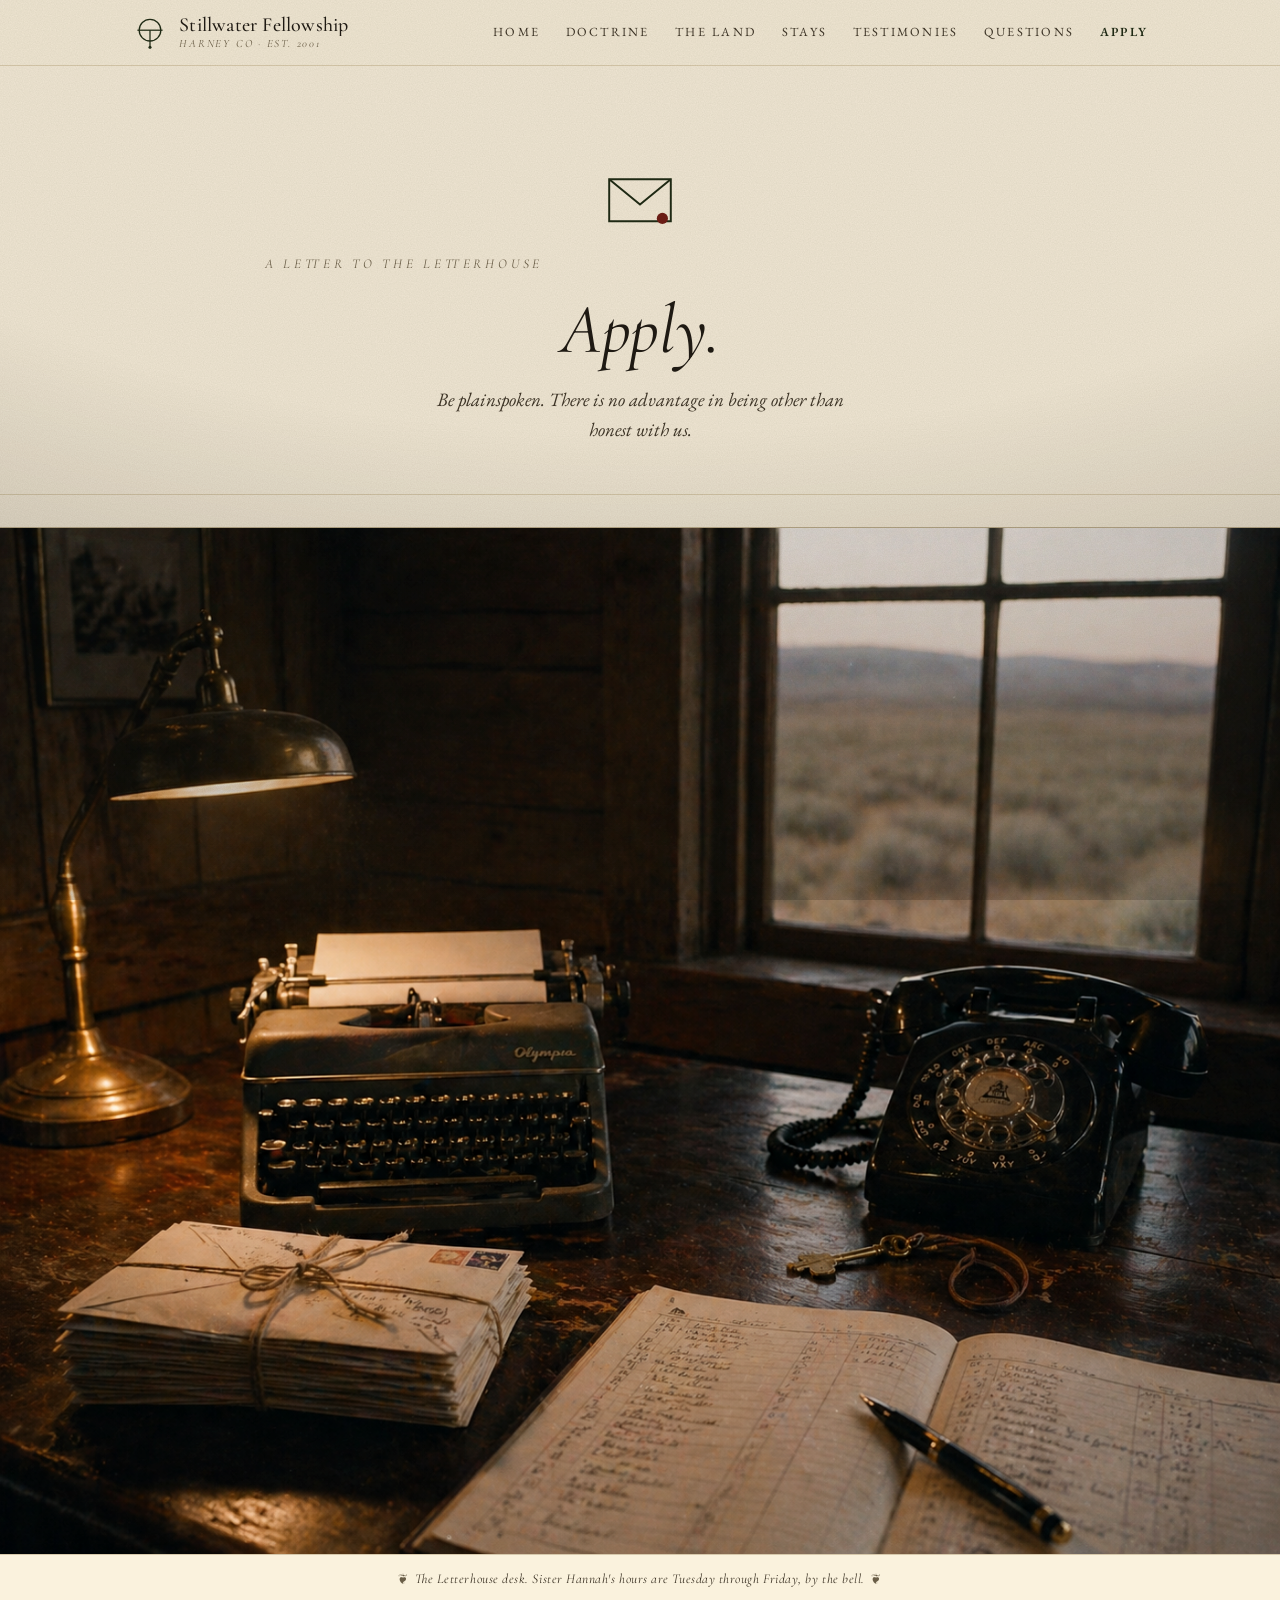
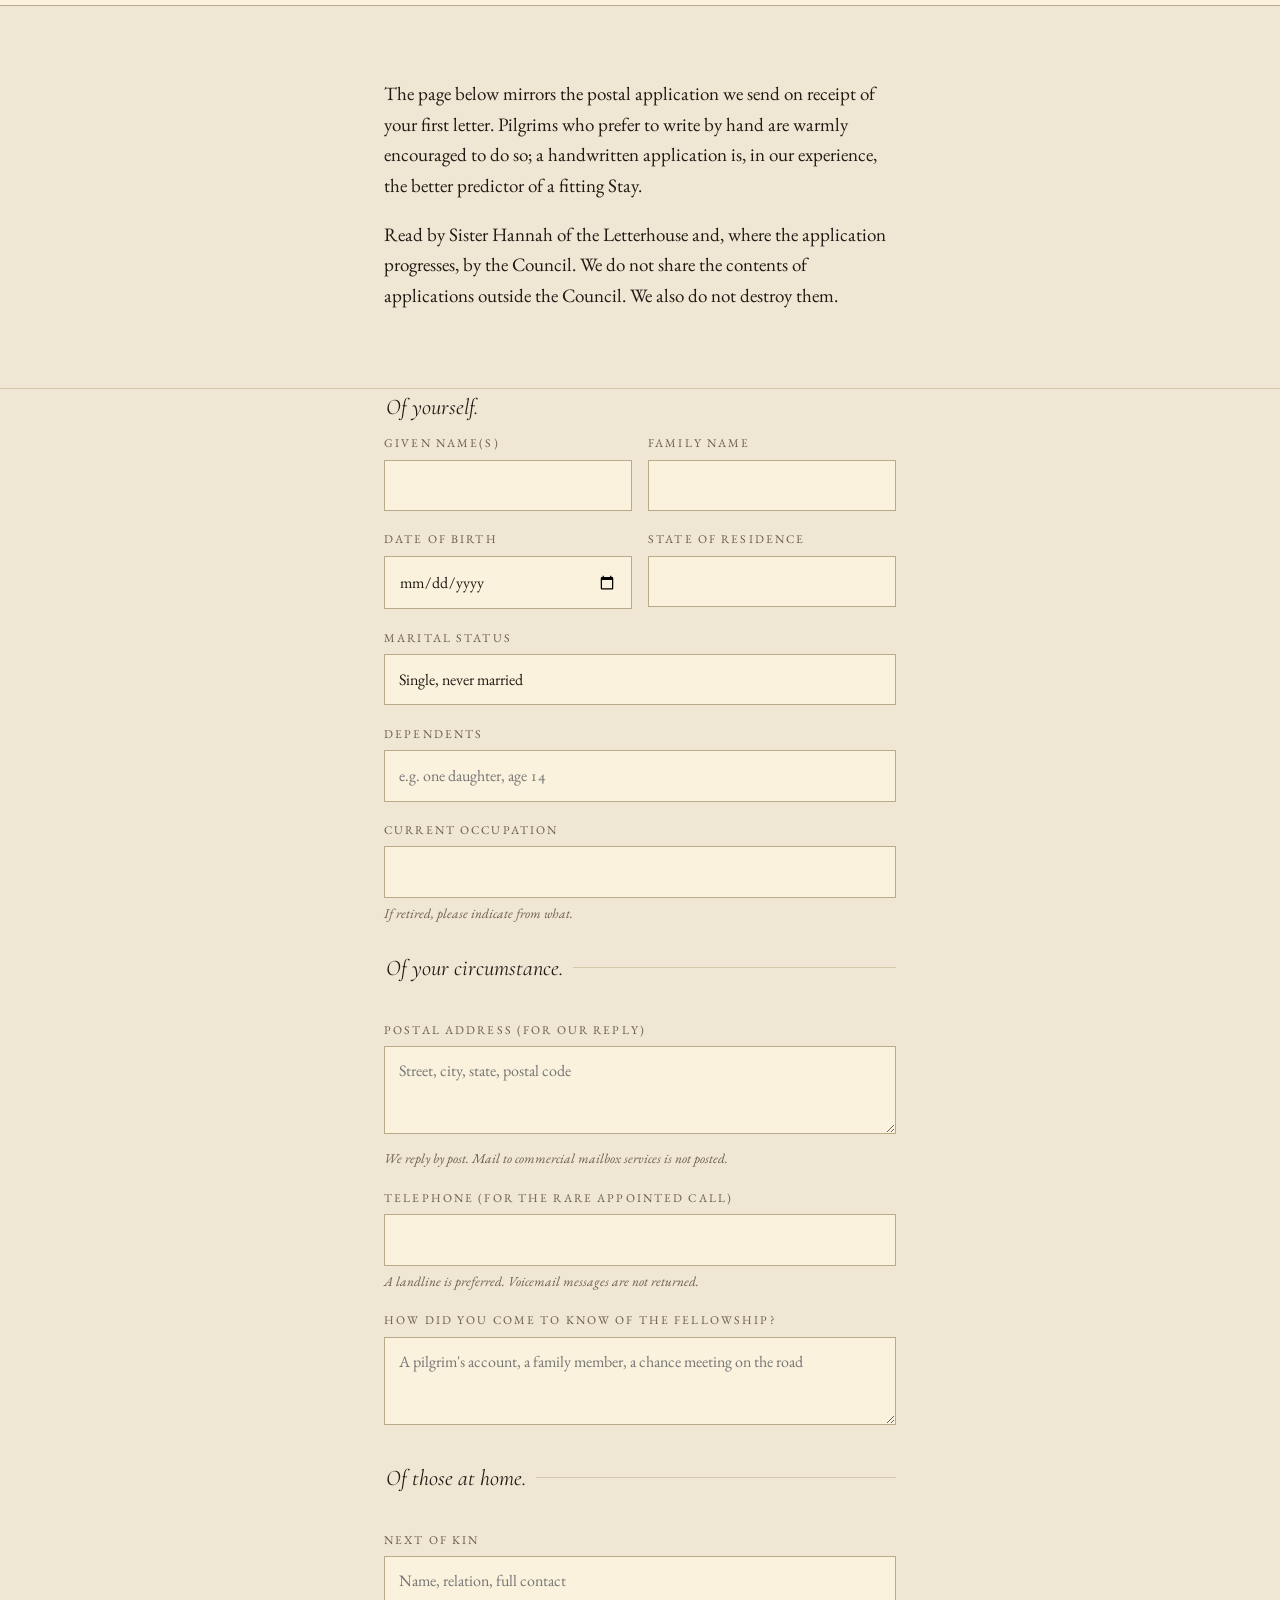
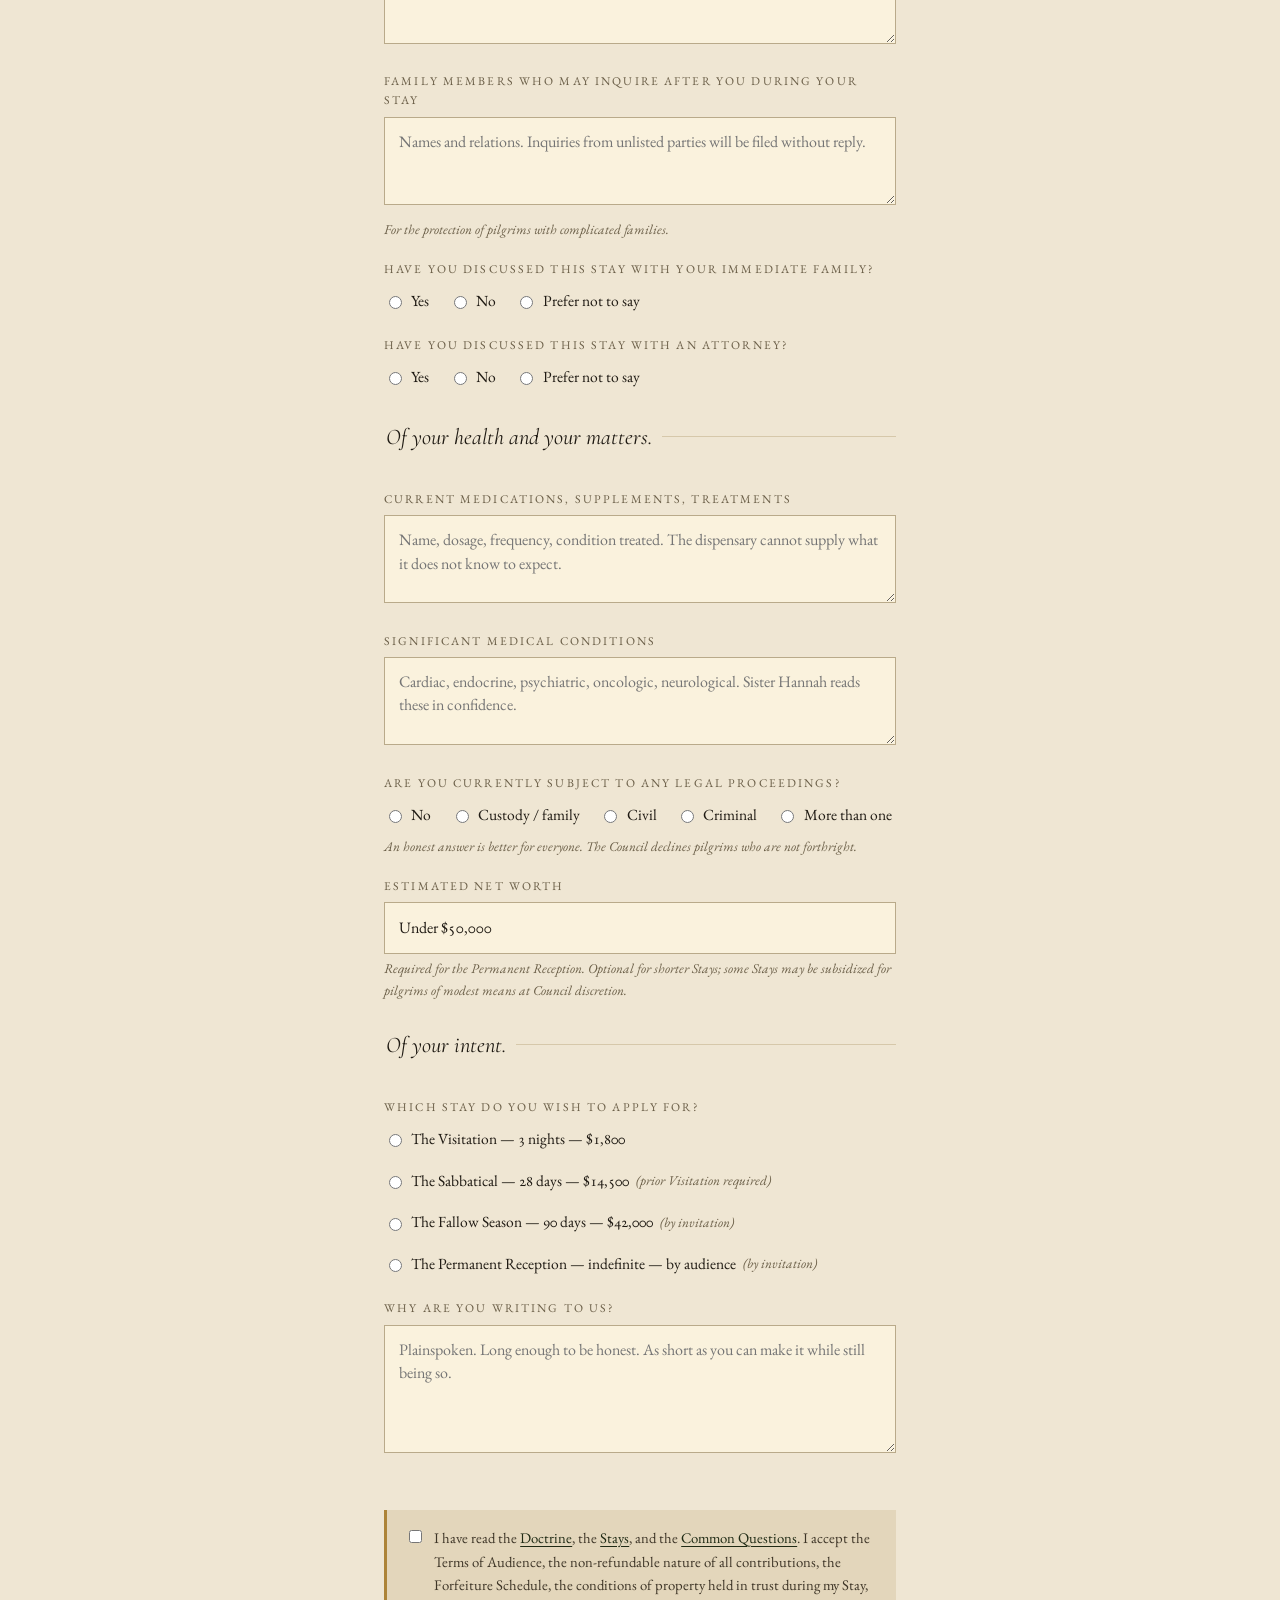
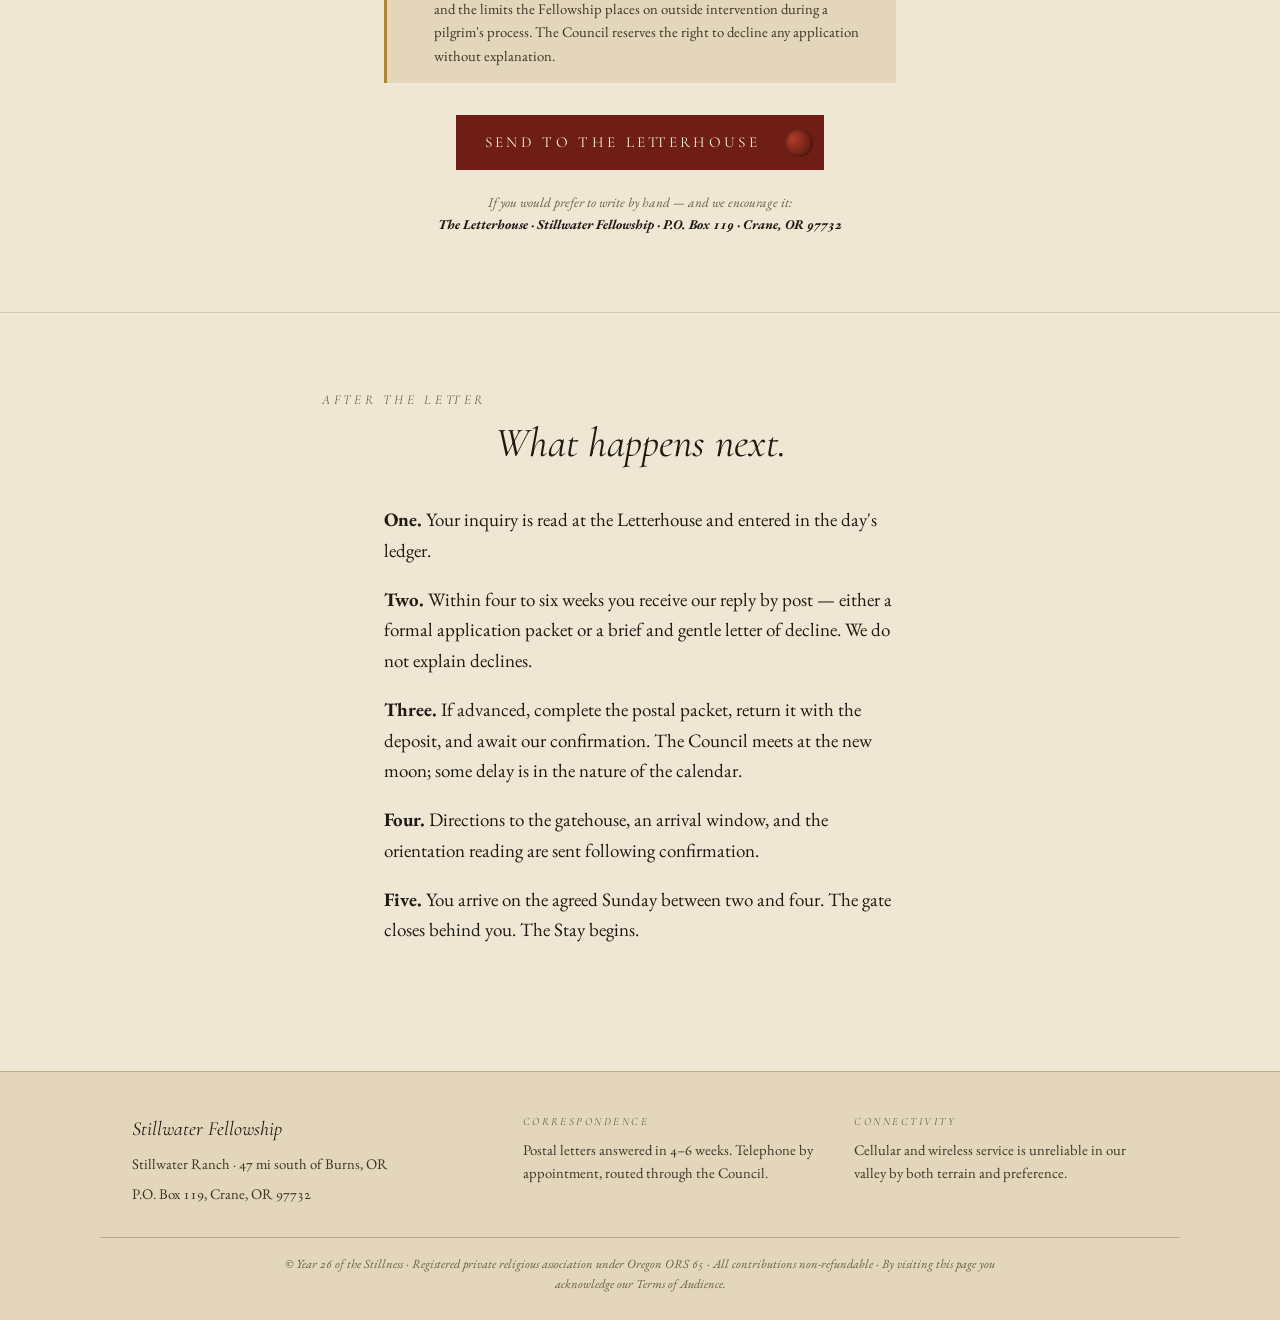
==== apply.html @ 7f5e8942 "Initial commit — The Stillwater Fellowship static site. Co-Authored-By: Claude Opus 4.7 (1M context)" ====
<!DOCTYPE html>
<html lang="en">
<head>
<meta charset="utf-8">
<meta name="viewport" content="width=device-width, initial-scale=1, viewport-fit=cover">
<meta name="theme-color" content="#efe6d3">
<title>Apply — The Stillwater Fellowship</title>
<meta name="description" content="The Letterhouse application. Begin your correspondence with the Fellowship.">
<link rel="stylesheet" href="styles.css">
<link rel="icon" href="data:image/svg+xml,%3Csvg xmlns='http://www.w3.org/2000/svg' viewBox='0 0 40 40'%3E%3Crect width='40' height='40' fill='%23efe6d3'/%3E%3Ccircle cx='20' cy='18' r='12' fill='none' stroke='%231f2a14' stroke-width='1.5'/%3E%3Cline x1='6' y1='18' x2='34' y2='18' stroke='%231f2a14' stroke-width='1.5'/%3E%3Cline x1='20' y1='18' x2='20' y2='38' stroke='%231f2a14' stroke-width='1.5'/%3E%3Ccircle cx='20' cy='37' r='1.6' fill='%231f2a14'/%3E%3C/svg%3E">
</head>
<body>

<header class="site-header">
  <div class="header-inner">
    <a class="brand" href="index.html" aria-label="The Stillwater Fellowship — home">
      <svg class="brand-mark" viewBox="0 0 40 40" aria-hidden="true">
        <circle cx="20" cy="18" r="12" fill="none" stroke="currentColor" stroke-width="1.4"/>
        <line x1="6"  y1="18" x2="34" y2="18" stroke="currentColor" stroke-width="1.4"/>
        <line x1="20" y1="18" x2="20" y2="38" stroke="currentColor" stroke-width="1.4"/>
        <circle cx="20" cy="37" r="1.7" fill="currentColor"/>
      </svg>
      <span class="brand-text">
        <span class="brand-name">Stillwater Fellowship</span>
        <span class="brand-tag">Harney Co · Est. 2001</span>
      </span>
    </a>
    <input id="nav-toggle" class="nav-toggle" type="checkbox" aria-label="Toggle navigation menu">
    <label for="nav-toggle" class="nav-button" aria-hidden="true">
      <span></span><span></span><span></span>
    </label>
    <nav class="primary-nav" aria-label="Primary">
      <a href="index.html">Home</a>
      <a href="doctrine.html">Doctrine</a>
      <a href="land.html">The Land</a>
      <a href="packages.html">Stays</a>
      <a href="testimonials.html">Testimonies</a>
      <a href="faq.html">Questions</a>
      <a href="apply.html" class="is-current">Apply</a>
    </nav>
  </div>
</header>

<div class="page-lead">
  <div class="container">
    <svg class="lead-icon" viewBox="0 0 60 60" fill="none" stroke="currentColor" stroke-width="1.4" aria-hidden="true">
      <path d="M8 18 L52 18 L52 48 L8 48 Z"/>
      <path d="M8 18 L30 36 L52 18"/>
      <circle cx="46" cy="46" r="4" fill="#6e1e15" stroke="none"/>
    </svg>
    <p class="eyebrow">A Letter to the Letterhouse</p>
    <h1>Apply.</h1>
    <p class="deck">Be plainspoken. There is no advantage in being other than honest with us.</p>
  </div>
</div>

<figure class="featured-photo">
  <img src="assets/typewriter.png" alt="The Letterhouse desk: an Olympia typewriter, brass desk lamp, black rotary telephone, a bound stack of unopened letters tied with twine, an open ledger written in fountain pen, and a brass key on a cord, with a window opening onto sage country at sunset.">
  <figcaption>The Letterhouse desk. Sister Hannah's hours are Tuesday through Friday, by the bell.</figcaption>
</figure>

<section style="padding-top: clamp(1.6rem, 5vw, 2.6rem);">
  <div class="prose">
    <p>The page below mirrors the postal application we send on receipt of your first letter. Pilgrims who prefer to write by hand are warmly encouraged to do so; a handwritten application is, in our experience, the better predictor of a fitting Stay.</p>
    <p>Read by Sister Hannah of the Letterhouse and, where the application progresses, by the Council. We do not share the contents of applications outside the Council. We also do not destroy them.</p>
  </div>
</section>

<section style="padding-top: 0;">
  <form class="apply-form" onsubmit="event.preventDefault(); var c = document.getElementById('confirmation'); c.classList.add('is-visible'); c.scrollIntoView({behavior:'smooth', block:'center'});">

    <fieldset>
      <legend>Of yourself.</legend>

      <div class="field-row">
        <div class="field">
          <label for="given">Given Name(s)</label>
          <input type="text" id="given" name="given" autocomplete="given-name">
        </div>
        <div class="field">
          <label for="family">Family Name</label>
          <input type="text" id="family" name="family" autocomplete="family-name">
        </div>
      </div>

      <div class="field-row">
        <div class="field">
          <label for="dob">Date of Birth</label>
          <input type="date" id="dob" name="dob">
        </div>
        <div class="field">
          <label for="state">State of Residence</label>
          <input type="text" id="state" name="state">
        </div>
      </div>

      <div class="field">
        <label for="marital">Marital Status</label>
        <select id="marital" name="marital">
          <option>Single, never married</option>
          <option>Married</option>
          <option>Separated, not yet divorced</option>
          <option>Divorced</option>
          <option>Widowed</option>
          <option>Other (please describe in the postal application)</option>
        </select>
      </div>

      <div class="field">
        <label for="dependents">Dependents</label>
        <input type="text" id="dependents" name="dependents" placeholder="e.g. one daughter, age 14">
      </div>

      <div class="field">
        <label for="employment">Current Occupation</label>
        <input type="text" id="employment" name="employment">
        <span class="hint">If retired, please indicate from what.</span>
      </div>
    </fieldset>

    <fieldset>
      <legend>Of your circumstance.</legend>

      <div class="field">
        <label for="postal">Postal Address (for our reply)</label>
        <textarea id="postal" name="postal" placeholder="Street, city, state, postal code"></textarea>
        <span class="hint">We reply by post. Mail to commercial mailbox services is not posted.</span>
      </div>

      <div class="field">
        <label for="phone">Telephone (for the rare appointed call)</label>
        <input type="tel" id="phone" name="phone">
        <span class="hint">A landline is preferred. Voicemail messages are not returned.</span>
      </div>

      <div class="field">
        <label for="referral">How did you come to know of the Fellowship?</label>
        <textarea id="referral" name="referral" placeholder="A pilgrim's account, a family member, a chance meeting on the road"></textarea>
      </div>
    </fieldset>

    <fieldset>
      <legend>Of those at home.</legend>

      <div class="field">
        <label for="nok">Next of Kin</label>
        <textarea id="nok" name="nok" placeholder="Name, relation, full contact"></textarea>
      </div>

      <div class="field">
        <label for="inquirers">Family members who may inquire after you during your Stay</label>
        <textarea id="inquirers" name="inquirers" placeholder="Names and relations. Inquiries from unlisted parties will be filed without reply."></textarea>
        <span class="hint">For the protection of pilgrims with complicated families.</span>
      </div>

      <div class="field">
        <label>Have you discussed this Stay with your immediate family?</label>
        <div class="radio-row">
          <label><input type="radio" name="discussed_family" value="yes"> Yes</label>
          <label><input type="radio" name="discussed_family" value="no"> No</label>
          <label><input type="radio" name="discussed_family" value="prefer"> Prefer not to say</label>
        </div>
      </div>

      <div class="field">
        <label>Have you discussed this Stay with an attorney?</label>
        <div class="radio-row">
          <label><input type="radio" name="discussed_atty" value="yes"> Yes</label>
          <label><input type="radio" name="discussed_atty" value="no"> No</label>
          <label><input type="radio" name="discussed_atty" value="prefer"> Prefer not to say</label>
        </div>
      </div>
    </fieldset>

    <fieldset>
      <legend>Of your health and your matters.</legend>

      <div class="field">
        <label for="medications">Current medications, supplements, treatments</label>
        <textarea id="medications" name="medications" placeholder="Name, dosage, frequency, condition treated. The dispensary cannot supply what it does not know to expect."></textarea>
      </div>

      <div class="field">
        <label for="conditions">Significant medical conditions</label>
        <textarea id="conditions" name="conditions" placeholder="Cardiac, endocrine, psychiatric, oncologic, neurological. Sister Hannah reads these in confidence."></textarea>
      </div>

      <div class="field">
        <label>Are you currently subject to any legal proceedings?</label>
        <div class="radio-row">
          <label><input type="radio" name="legal" value="no"> No</label>
          <label><input type="radio" name="legal" value="custody"> Custody / family</label>
          <label><input type="radio" name="legal" value="civil"> Civil</label>
          <label><input type="radio" name="legal" value="criminal"> Criminal</label>
          <label><input type="radio" name="legal" value="multiple"> More than one</label>
        </div>
        <span class="hint">An honest answer is better for everyone. The Council declines pilgrims who are not forthright.</span>
      </div>

      <div class="field">
        <label for="estate">Estimated net worth</label>
        <select id="estate" name="estate">
          <option>Under $50,000</option>
          <option>$50,000 – $250,000</option>
          <option>$250,000 – $1,000,000</option>
          <option>$1,000,000 – $5,000,000</option>
          <option>$5,000,000 – $25,000,000</option>
          <option>Above $25,000,000</option>
          <option>Prefer not to say</option>
        </select>
        <span class="hint">Required for the Permanent Reception. Optional for shorter Stays; some Stays may be subsidized for pilgrims of modest means at Council discretion.</span>
      </div>
    </fieldset>

    <fieldset>
      <legend>Of your intent.</legend>

      <div class="field">
        <label>Which Stay do you wish to apply for?</label>
        <div class="radio-row" style="flex-direction: column; gap: 0.6rem; align-items: flex-start;">
          <label><input type="radio" name="stay" value="visitation"> The Visitation — 3 nights — $1,800</label>
          <label><input type="radio" name="stay" value="sabbatical"> The Sabbatical — 28 days — $14,500 <span class="small">(prior Visitation required)</span></label>
          <label><input type="radio" name="stay" value="fallow"> The Fallow Season — 90 days — $42,000 <span class="small">(by invitation)</span></label>
          <label><input type="radio" name="stay" value="permanent"> The Permanent Reception — indefinite — by audience <span class="small">(by invitation)</span></label>
        </div>
      </div>

      <div class="field">
        <label for="why">Why are you writing to us?</label>
        <textarea id="why" name="why" placeholder="Plainspoken. Long enough to be honest. As short as you can make it while still being so." style="min-height: 8rem;"></textarea>
      </div>
    </fieldset>

    <div class="consent">
      <label>
        <input type="checkbox" name="consent">
        <span>I have read the <a href="doctrine.html">Doctrine</a>, the <a href="packages.html">Stays</a>, and the <a href="faq.html">Common Questions</a>. I accept the Terms of Audience, the non-refundable nature of all contributions, the Forfeiture Schedule, the conditions of property held in trust during my Stay, and the limits the Fellowship places on outside intervention during a pilgrim's process. The Council reserves the right to decline any application without explanation.</span>
      </label>
    </div>

    <div class="cta-row">
      <button type="submit" class="btn btn-wax">Send to the Letterhouse</button>
    </div>

    <p class="small center" style="margin-top: 1.4rem;">If you would prefer to write by hand — and we encourage it:<br><strong style="font-style: italic; color: var(--ink);">The Letterhouse · Stillwater Fellowship · P.O. Box 119 · Crane, OR 97732</strong></p>

    <div id="confirmation" class="stamp-confirmation" aria-live="polite">
      <div class="received-stamp">
        <svg viewBox="0 0 200 200" xmlns="http://www.w3.org/2000/svg" aria-hidden="true">
          <defs>
            <path id="arc-top" d="M 32 100 A 70 70 0 0 1 168 100" fill="none"/>
            <path id="arc-bot" d="M 32 100 A 70 70 0 0 0 168 100" fill="none"/>
          </defs>
          <circle cx="100" cy="100" r="92" fill="none" stroke="currentColor" stroke-width="2.6"/>
          <circle cx="100" cy="100" r="80" fill="none" stroke="currentColor" stroke-width="1.2"/>
          <text class="stamp-curved" font-size="11">
            <textPath href="#arc-top" startOffset="50%" text-anchor="middle">★  THE LETTERHOUSE  ★  CRANE OREGON  ★</textPath>
          </text>
          <text class="stamp-curved" font-size="9">
            <textPath href="#arc-bot" startOffset="50%" text-anchor="middle" side="right">STILLWATER FELLOWSHIP · YEAR XXVI OF THE STILLNESS</textPath>
          </text>
          <text x="100" y="98" text-anchor="middle" class="stamp-big" font-size="28">RECEIVED</text>
          <text x="100" y="120" text-anchor="middle" class="stamp-date" font-size="11">26 · IV · MMXXVI</text>
          <line x1="38" y1="105" x2="58"  y2="105" stroke="currentColor" stroke-width="1.2"/>
          <line x1="142" y1="105" x2="162" y2="105" stroke="currentColor" stroke-width="1.2"/>
        </svg>
      </div>
      <h3 style="font-style: italic; font-weight: 500; margin: 0 0 0.5rem;">Your inquiry has been received.</h3>
      <p style="text-align: center; max-width: 32rem; margin: 0 auto;">The Letterhouse will respond by post within four to six weeks. We do not acknowledge receipt by other means. We thank you for the patience of the season ahead.</p>
    </div>
  </form>
</section>

<section>
  <div class="container">
    <p class="eyebrow center section-eyebrow">After the Letter</p>
    <h2 class="section-title">What happens next.</h2>
    <div class="prose">
      <p><strong>One.</strong> Your inquiry is read at the Letterhouse and entered in the day's ledger.</p>
      <p><strong>Two.</strong> Within four to six weeks you receive our reply by post — either a formal application packet or a brief and gentle letter of decline. We do not explain declines.</p>
      <p><strong>Three.</strong> If advanced, complete the postal packet, return it with the deposit, and await our confirmation. The Council meets at the new moon; some delay is in the nature of the calendar.</p>
      <p><strong>Four.</strong> Directions to the gatehouse, an arrival window, and the orientation reading are sent following confirmation.</p>
      <p><strong>Five.</strong> You arrive on the agreed Sunday between two and four. The gate closes behind you. The Stay begins.</p>
    </div>
  </div>
</section>

<footer class="site-footer">
  <div class="footer-grid">
    <div>
      <p class="footer-brand">Stillwater Fellowship</p>
      <p>Stillwater Ranch · 47 mi south of Burns, OR</p>
      <p>P.O. Box 119, Crane, OR 97732</p>
    </div>
    <div>
      <p class="footer-heading">Correspondence</p>
      <p>Postal letters answered in 4–6 weeks. Telephone by appointment, routed through the Council.</p>
    </div>
    <div>
      <p class="footer-heading">Connectivity</p>
      <p>Cellular and wireless service is unreliable in our valley by both terrain and preference.</p>
    </div>
  </div>
  <p class="footer-fineprint">© Year 26 of the Stillness · Registered private religious association under Oregon ORS 65 · All contributions non-refundable · By visiting this page you acknowledge our Terms of Audience.</p>
</footer>

</body>
</html>
---- styles.css ----
/* ──────────────────────────────────────────────
   The Stillwater Fellowship · stylesheet
   Mobile-first. No build step. Aged paper, deep moss, slow bells.
   ────────────────────────────────────────────── */

@import url('https://fonts.googleapis.com/css2?family=Cormorant+Garamond:ital,wght@0,400;0,500;0,600;0,700;1,400;1,500;1,600&family=EB+Garamond:ital,wght@0,400;0,500;0,600;1,400&family=IM+Fell+English:ital@0;1&display=swap');

:root {
  --paper:        #efe6d3;
  --paper-deep:   #e3d6bb;
  --paper-card:   #faf2dd;
  --paper-card-2: #f3e9cf;
  --ink:          #1f1a13;
  --ink-2:        #3e3527;
  --ink-3:        #6a5e47;
  --moss:         #3c4d2c;
  --moss-deep:    #1f2a14;
  --terra:        #843a1f;
  --terra-deep:   #5e2410;
  --gold:         #ad8438;
  --ochre:        #d8a73f;
  --rule:         #b9aa8a;
  --rule-soft:    #d6c8aa;
  --wax:          #6e1e15;
  --wax-deep:     #4a1209;
  --shadow:       rgba(31, 26, 19, 0.18);

  --serif-display: 'Cormorant Garamond', 'Iowan Old Style', Georgia, serif;
  --serif-body:    'EB Garamond', 'Iowan Old Style', Georgia, serif;
  --serif-rustic:  'IM Fell English', 'Cormorant Garamond', Georgia, serif;

  --measure: 34rem;
  --max:     min(94vw, 1080px);
  --gutter:  clamp(1rem, 4vw, 2rem);
}

/* ───────── reset ───────── */

*, *::before, *::after { box-sizing: border-box; }
html { -webkit-text-size-adjust: 100%; }
body, h1, h2, h3, h4, p, ul, ol, figure, blockquote, fieldset { margin: 0; padding: 0; }
ul { list-style: none; }
img, svg { display: block; max-width: 100%; }
button { font: inherit; }
input, select, textarea { font: inherit; color: inherit; }

/* ───────── base ───────── */

html, body { background: var(--paper); }

body {
  color: var(--ink);
  font-family: var(--serif-body);
  font-size: clamp(17px, 1.05vw + 14px, 19px);
  line-height: 1.6;
  font-feature-settings: "onum" 1, "liga" 1;
  -webkit-font-smoothing: antialiased;
  text-rendering: optimizeLegibility;
  overflow-x: hidden;
}

/* paper grain — sits over everything, ignored by pointer */
body::before {
  content: "";
  position: fixed;
  inset: 0;
  background-image: url("data:image/svg+xml;utf8,<svg xmlns='http://www.w3.org/2000/svg' width='240' height='240' viewBox='0 0 240 240'><filter id='n'><feTurbulence type='fractalNoise' baseFrequency='0.85' numOctaves='2' seed='3' stitchTiles='stitch'/><feColorMatrix values='0 0 0 0 0.10 0 0 0 0 0.07 0 0 0 0 0.04 0 0 0 0.55 0'/></filter><rect width='100%25' height='100%25' filter='url(%23n)'/></svg>");
  background-size: 240px 240px;
  opacity: 0.18;
  mix-blend-mode: multiply;
  pointer-events: none;
  z-index: 9000;
}

/* faint vignette */
body::after {
  content: "";
  position: fixed;
  inset: 0;
  background: radial-gradient(120% 80% at 50% 0%, transparent 60%, rgba(31,26,19,0.18) 100%);
  pointer-events: none;
  z-index: 8999;
}

a {
  color: var(--moss-deep);
  text-decoration: underline;
  text-decoration-thickness: from-font;
  text-underline-offset: 0.2em;
}
a:hover, a:focus { color: var(--terra); }

::selection { background: var(--ochre); color: var(--ink); }

/* ───────── layout primitives ───────── */

.container { width: var(--max); margin-inline: auto; padding-inline: var(--gutter); }
.narrow    { width: min(94vw, 38rem); margin-inline: auto; padding-inline: var(--gutter); }

section { padding: clamp(2.4rem, 7vw, 4.8rem) 0; }
section + section { border-top: 1px solid var(--rule-soft); }

/* ───────── typography ───────── */

h1, h2, h3, h4 {
  font-family: var(--serif-display);
  font-weight: 500;
  color: var(--ink);
  line-height: 1.1;
  text-wrap: balance;
}

h1 { font-size: clamp(2.4rem, 9vw, 4.4rem); font-weight: 500; letter-spacing: -0.005em; }
h2 { font-size: clamp(1.7rem, 5vw, 2.6rem); }
h3 { font-size: clamp(1.2rem, 3.4vw, 1.5rem); font-weight: 600; }
h4 { font-size: 0.78rem; font-weight: 600; text-transform: uppercase; letter-spacing: 0.18em; color: var(--ink-3); }

p { max-width: var(--measure); }
p + p { margin-top: 1em; }

.eyebrow {
  font-family: var(--serif-rustic);
  font-style: italic;
  font-size: 0.84rem;
  letter-spacing: 0.28em;
  text-transform: uppercase;
  color: var(--ink-3);
  margin: 0 0 1rem;
}

.italic-display {
  font-family: var(--serif-display);
  font-style: italic;
  font-weight: 400;
}

/* ───────── header ───────── */

.site-header {
  position: sticky;
  top: 0;
  z-index: 100;
  background: color-mix(in srgb, var(--paper) 92%, transparent);
  backdrop-filter: saturate(140%) blur(10px);
  -webkit-backdrop-filter: saturate(140%) blur(10px);
  border-bottom: 1px solid var(--rule-soft);
}

.header-inner {
  width: var(--max);
  margin-inline: auto;
  padding: 0.9rem var(--gutter);
  display: grid;
  grid-template-columns: 1fr auto;
  align-items: center;
  gap: 1rem;
}

.brand {
  display: flex;
  align-items: center;
  gap: 0.7rem;
  text-decoration: none;
  color: var(--ink);
  min-width: 0;
}

.brand-mark {
  width: 36px; height: 36px;
  color: var(--moss-deep);
  flex-shrink: 0;
}

.brand-text {
  display: flex;
  flex-direction: column;
  line-height: 1.05;
  min-width: 0;
}

.brand-name {
  font-family: var(--serif-display);
  font-size: clamp(1.05rem, 4vw, 1.25rem);
  font-weight: 500;
  letter-spacing: 0.01em;
  white-space: nowrap;
  overflow: hidden;
  text-overflow: ellipsis;
}

.brand-tag {
  font-family: var(--serif-rustic);
  font-style: italic;
  font-size: 0.7rem;
  letter-spacing: 0.16em;
  text-transform: uppercase;
  color: var(--ink-3);
  margin-top: 0.2em;
}

/* mobile hamburger using checkbox hack */
.nav-toggle {
  position: absolute;
  opacity: 0;
  pointer-events: none;
}

.nav-button {
  display: grid;
  place-items: center;
  width: 44px;
  height: 44px;
  cursor: pointer;
  margin-right: -8px;
}

.nav-button span {
  display: block;
  width: 22px;
  height: 1.5px;
  background: var(--ink);
  position: relative;
  transition: transform .25s ease, opacity .15s ease;
}
.nav-button span + span { margin-top: 5px; }

.nav-toggle:checked + .nav-button span:nth-child(1) { transform: translateY(6.5px) rotate(45deg); }
.nav-toggle:checked + .nav-button span:nth-child(2) { opacity: 0; }
.nav-toggle:checked + .nav-button span:nth-child(3) { transform: translateY(-6.5px) rotate(-45deg); }

.primary-nav {
  position: fixed;
  inset: 64px 0 0 0;
  background: var(--paper);
  border-top: 1px solid var(--rule-soft);
  display: flex;
  flex-direction: column;
  align-items: center;
  justify-content: flex-start;
  gap: 0;
  padding: 2rem 1.5rem 3rem;
  transform: translateX(100%);
  transition: transform .35s cubic-bezier(.4,.05,.3,1);
  z-index: 99;
  overflow-y: auto;
}

.primary-nav a {
  font-family: var(--serif-display);
  font-style: italic;
  font-size: 1.6rem;
  color: var(--ink);
  text-decoration: none;
  padding: 0.7rem 0;
  width: 100%;
  text-align: center;
  border-bottom: 1px solid var(--rule-soft);
}
.primary-nav a:last-child { border-bottom: 0; }
.primary-nav a.is-current { color: var(--moss-deep); font-weight: 600; }

.nav-toggle:checked ~ .primary-nav { transform: translateX(0); }

@media (min-width: 820px) {
  .nav-button { display: none; }
  .nav-toggle { display: none; }
  .primary-nav {
    position: static;
    inset: auto;
    transform: none;
    flex-direction: row;
    background: transparent;
    border: 0;
    padding: 0;
    gap: 1.6rem;
    overflow: visible;
  }
  .primary-nav a {
    font-family: var(--serif-body);
    font-style: normal;
    font-size: 0.78rem;
    letter-spacing: 0.18em;
    text-transform: uppercase;
    color: var(--ink-2);
    border: 0;
    padding: 0;
    width: auto;
    border-bottom: 1px solid transparent;
  }
  .primary-nav a:hover, .primary-nav a.is-current {
    color: var(--moss-deep);
    border-bottom-color: var(--moss-deep);
  }
}

/* ───────── hero ───────── */

.hero {
  position: relative;
  min-height: clamp(560px, 92svh, 820px);
  display: grid;
  grid-template-rows: 1fr;
  overflow: hidden;
  isolation: isolate;
}

.hero-svg {
  position: absolute;
  inset: 0;
  width: 100%;
  height: 100%;
  z-index: -1;
}

/* photographic hero — slow ambient breath, ~50s per cycle */
.hero-photo {
  position: absolute;
  inset: 0;
  width: 100%;
  height: 100%;
  object-fit: cover;
  object-position: center center;
  z-index: -2;
  animation: hero-breath 60s ease-in-out infinite alternate;
  transform-origin: 52% 60%;
}
@keyframes hero-breath {
  0%   { transform: scale(1.00); }
  100% { transform: scale(1.045); }
}
.hero::before {
  content: "";
  position: absolute;
  inset: 0;
  z-index: -1;
  pointer-events: none;
  background:
    linear-gradient(to bottom,
      rgba(0,0,0,0.15) 0%,
      rgba(0,0,0,0) 25%,
      rgba(8,5,4,0.45) 65%,
      rgba(8,5,4,0.85) 100%),
    radial-gradient(120% 60% at 50% 100%, rgba(8,5,4,0.3) 0%, transparent 60%);
  animation: vignette-breath 11s ease-in-out infinite alternate;
}
@keyframes vignette-breath {
  0%   { opacity: 0.85; }
  100% { opacity: 1; }
}

/* atmospheric particles over the hero — stars (upper sky) and embers (rising) */
.hero-particles {
  position: absolute;
  inset: 0;
  pointer-events: none;
  z-index: 0;
  overflow: hidden;
}
.hero-particles .star {
  position: absolute;
  width: 2px;
  height: 2px;
  background: #f5e8c8;
  border-radius: 50%;
  opacity: 0;
  box-shadow: 0 0 4px rgba(245, 232, 200, 0.6);
  animation:
    twinkle var(--td, 3.5s) ease-in-out infinite,
    star-fade-in 1.2s ease-out var(--fd, 0.5s) both;
}
.hero-particles .star.lg { width: 3px; height: 3px; box-shadow: 0 0 6px rgba(245, 232, 200, 0.8); }
.hero-particles .ember {
  position: absolute;
  bottom: -2px;
  width: 3px;
  height: 3px;
  background: #ff9a3a;
  border-radius: 50%;
  opacity: 0;
  box-shadow: 0 0 6px rgba(255, 138, 60, 0.9), 0 0 12px rgba(255, 90, 20, 0.5);
  animation: ember-rise var(--dur, 7s) ease-out infinite;
  animation-delay: var(--d, 0s);
}

@keyframes twinkle {
  0%, 100% { opacity: 0.35; }
  50%      { opacity: 1; }
}
@keyframes star-fade-in {
  from { opacity: 0; }
  to   { opacity: 0.5; }
}
@keyframes ember-rise {
  0%   { opacity: 0;    transform: translate(0, 0)                           scale(1);    }
  10%  { opacity: 0.9; }
  70%  { opacity: 0.5; }
  100% { opacity: 0;    transform: translate(var(--drift, 20px), -85vh)      scale(0.35); }
}


/* hero text settling — type being set, ink drying */
.hero-content .eyebrow,
.hero-content .lede,
.hero-content .cta-row,
.reveal-words .word {
  opacity: 0;
  transform: translateY(0.45em);
  filter: blur(6px);
  animation: hero-settle 0.95s cubic-bezier(.16, .6, .25, 1) both;
}

.hero-content .eyebrow { animation-delay: 0.05s; }
.reveal-words .word    { animation-delay: calc(0.45s + var(--i, 0) * 0.09s); display: inline-block; }
.hero-content .lede    { animation-delay: 1.65s; }
.hero-content .cta-row { animation-delay: 1.95s; }

@keyframes hero-settle {
  to {
    opacity: 1;
    transform: translateY(0);
    filter: blur(0);
  }
}

@media (prefers-reduced-motion: reduce) {
  .hero-content .eyebrow,
  .hero-content .lede,
  .hero-content .cta-row,
  .reveal-words .word {
    opacity: 1;
    transform: none;
    filter: none;
    animation: none;
  }
  .hero-photo, .hero::before,
  .hero-particles .star, .hero-particles .ember { animation: none; }
}

.hero-content {
  position: relative;
  z-index: 2;
  align-self: end;
  width: var(--max);
  margin: 0 auto;
  padding: 0 var(--gutter) clamp(2.4rem, 8vw, 5rem);
  text-align: center;
  color: #f0e6cc;
  text-shadow: 0 1px 18px rgba(0,0,0,0.55);
}

.hero-content .eyebrow { color: rgba(240, 230, 200, 0.85); }

.hero-content h1 {
  color: #f5ecd2;
  font-style: italic;
  font-weight: 400;
  max-width: 14ch;
  margin: 0.4rem auto 1rem;
  font-size: clamp(2.6rem, 11vw, 5rem);
  line-height: 1;
}

.hero-content .lede {
  color: rgba(240, 230, 200, 0.9);
  max-width: 30rem;
  margin: 0 auto 1.6rem;
  font-size: clamp(1rem, 2.4vw, 1.15rem);
  text-shadow: 0 1px 12px rgba(0,0,0,0.55);
}

/* hero buttons — legibility against dark mountain backdrop */
.hero-content .btn {
  box-shadow: 0 8px 28px rgba(0, 0, 0, 0.45);
}
.hero-content .btn-ghost {
  background: rgba(15, 10, 8, 0.5);
  color: #f5ecd2;
  border-color: rgba(245, 236, 210, 0.75);
  backdrop-filter: blur(8px);
  -webkit-backdrop-filter: blur(8px);
  text-shadow: 0 1px 6px rgba(0, 0, 0, 0.5);
}
.hero-content .btn-ghost:hover,
.hero-content .btn-ghost:focus {
  background: rgba(245, 236, 210, 0.95);
  color: var(--moss-deep);
  border-color: transparent;
  text-shadow: none;
}

/* hero animations */
@keyframes bell-swing {
  0%, 100% { transform: rotate(-24deg); }
  50%      { transform: rotate(24deg); }
}
@keyframes star-twinkle {
  0%, 100% { opacity: 0.55; }
  50%      { opacity: 1; }
}
@keyframes smoke-drift {
  0%   { transform: translate(0, 0)    scale(1);   opacity: 0.45; }
  100% { transform: translate(8px, -60px) scale(1.6); opacity: 0; }
}
@keyframes slow-glow {
  0%, 100% { opacity: 0.7; }
  50%      { opacity: 1; }
}
@keyframes ring-out {
  0%   { opacity: 0;    transform: scale(0.15); }
  10%  { opacity: 0.55; }
  100% { opacity: 0;    transform: scale(2.6); }
}
@keyframes flicker {
  0%, 100% { transform: scaleY(1)    scaleX(1);    opacity: 0.95; }
  20%      { transform: scaleY(0.92) scaleX(1.06); opacity: 0.85; }
  40%      { transform: scaleY(1.08) scaleX(0.95); opacity: 1;    }
  60%      { transform: scaleY(0.97) scaleX(1.03); opacity: 0.92; }
  80%      { transform: scaleY(1.04) scaleX(0.97); opacity: 1;    }
}

.bell-pendulum {
  transform-box: fill-box;
  transform-origin: 50% 0%;
  animation: bell-swing 3.6s cubic-bezier(.45, 0, .55, 1) infinite;
}
.star { animation: star-twinkle 3s ease-in-out infinite; }
.star.s2 { animation-duration: 4.5s; animation-delay: 0.6s; }
.star.s3 { animation-duration: 5.5s; animation-delay: 1.4s; }
.star.s4 { animation-duration: 3.8s; animation-delay: 0.2s; }
.smoke { transform-origin: 50% 100%; animation: smoke-drift 6s ease-out infinite; }
.smoke.s2 { animation-delay: 2s; animation-duration: 7s; }
.smoke.s3 { animation-delay: 4s; animation-duration: 8s; }
.hero-glow { animation: slow-glow 8s ease-in-out infinite; }

.ring {
  transform-box: fill-box;
  transform-origin: center;
  animation: ring-out 3.6s ease-out infinite;
}
.ring.r1 { animation-delay: 0s;   }
.ring.r2 { animation-delay: 1.8s; }

.candle-flame {
  transform-box: fill-box;
  transform-origin: 50% 100%;
  animation: flicker 0.5s ease-in-out infinite;
}

/* scroll-driven enhancements (Chrome 115+, falls back gracefully) */
@supports (animation-timeline: scroll()) {
  .stars-group {
    animation: stars-fade linear both;
    animation-timeline: scroll(root);
    animation-range: 0 70vh;
  }
  @keyframes stars-fade { to { opacity: 0; } }
}

@media (prefers-reduced-motion: reduce) {
  .bell-pendulum, .star, .smoke, .hero-glow, .ring, .candle-flame { animation: none; }
}

/* ───────── page lead (non-hero pages) ───────── */

.page-lead {
  text-align: center;
  padding: clamp(3rem, 9vw, 5.5rem) 0 clamp(2rem, 6vw, 3rem);
  border-bottom: 1px solid var(--rule-soft);
  position: relative;
}

.page-lead h1 {
  font-style: italic;
  font-weight: 400;
}

.page-lead .deck {
  font-style: italic;
  color: var(--ink-2);
  margin: 1rem auto 0;
  max-width: 28rem;
}

.page-lead .lead-icon {
  display: block;
  width: clamp(56px, 14vw, 84px);
  height: clamp(56px, 14vw, 84px);
  margin: 0 auto 1rem;
  color: var(--moss-deep);
}

/* ───────── ornaments ───────── */

.rule {
  border: 0;
  height: 1px;
  background: linear-gradient(90deg, transparent, var(--rule), transparent);
  margin: clamp(2rem, 6vw, 3rem) auto;
  width: min(60%, 240px);
}

.rule-ornament {
  display: flex;
  align-items: center;
  gap: 1rem;
  justify-content: center;
  margin: clamp(2rem, 6vw, 3rem) auto;
  color: var(--rule);
  width: min(80%, 360px);
}
.rule-ornament::before, .rule-ornament::after {
  content: "";
  flex: 1;
  height: 1px;
  background: linear-gradient(90deg, transparent, var(--rule), transparent);
}
.rule-ornament .glyph {
  font-family: var(--serif-display);
  font-size: 1.4rem;
  color: var(--ink-3);
  font-style: italic;
}

.section-title {
  text-align: center;
  font-style: italic;
  font-weight: 400;
  margin: 0 auto 2.4rem;
}

.section-eyebrow {
  text-align: center;
  margin-bottom: 0.6rem !important;
}

/* ───────── pull quote ───────── */

.pullquote {
  font-family: var(--serif-display);
  font-style: italic;
  font-size: clamp(1.4rem, 4.6vw, 2rem);
  line-height: 1.35;
  color: var(--ink);
  text-align: center;
  max-width: 32rem;
  margin: 0 auto 1rem;
  text-wrap: balance;
}
.pullquote-attr {
  text-align: center;
  font-family: var(--serif-rustic);
  font-style: italic;
  font-size: 0.78rem;
  letter-spacing: 0.22em;
  text-transform: uppercase;
  color: var(--ink-3);
  margin: 0 auto;
}

/* ───────── tile grid (home) ───────── */

.tiles {
  display: grid;
  grid-template-columns: 1fr;
  gap: 1.2rem;
}

.tile {
  background: var(--paper-card);
  border: 1px solid var(--rule);
  padding: 1.6rem 1.4rem 1.8rem;
  position: relative;
  transition: transform .25s ease, box-shadow .25s ease;
  display: grid;
  grid-template-columns: 44px 1fr;
  gap: 0.9rem 1rem;
  align-items: start;
}

.tile:hover { transform: translateY(-2px); box-shadow: 0 6px 24px var(--shadow); }
.tile-icon  { width: 44px; height: 44px; color: var(--moss-deep); grid-row: span 2; }
.tile h3    { font-style: italic; font-weight: 500; margin: 0; }
.tile p     { grid-column: 2; margin: 0; max-width: none; color: var(--ink-2); font-size: 0.97rem; }

@media (min-width: 720px) {
  .tiles { grid-template-columns: repeat(3, 1fr); gap: 1.5rem; }
  .tile  { padding: 2.2rem 1.6rem 2rem; grid-template-columns: 1fr; gap: 0.6rem; }
  .tile-icon { grid-row: auto; }
  .tile p { grid-column: auto; }
}

/* ───────── plumb-line list (doctrine) ───────── */

.plumb-list { max-width: 36rem; margin: 0 auto; padding-inline: var(--gutter); }

.plumb-line {
  display: grid;
  grid-template-columns: 3rem 1fr;
  gap: 1rem;
  padding: 1.4rem 0;
  border-bottom: 1px solid var(--rule-soft);
  align-items: baseline;
}
.plumb-line:last-child { border-bottom: 0; }
.plumb-line .num {
  font-family: var(--serif-display);
  font-style: italic;
  font-weight: 500;
  font-size: clamp(2rem, 7vw, 2.8rem);
  color: var(--gold);
  line-height: 1;
  text-align: right;
  font-feature-settings: "lnum" 1;
}
.plumb-line h3 {
  font-style: italic;
  font-weight: 500;
  margin: 0 0 0.3em;
  font-size: clamp(1.15rem, 3.6vw, 1.4rem);
}
.plumb-line p { margin: 0; max-width: none; color: var(--ink-2); font-size: 0.97rem; }

/* ───────── ledger (doctrine) ───────── */

.ledger {
  display: grid;
  grid-template-columns: 1fr;
  gap: 1.6rem;
  max-width: 36rem;
  margin: 0 auto;
  padding-inline: var(--gutter);
}
.ledger > div {
  background: var(--paper-card);
  border: 1px solid var(--rule);
  padding: 1.4rem 1.4rem 1.2rem;
}
.ledger h4 { color: var(--ink); margin: 0 0 0.8rem; }
.ledger ul { font-size: 0.95rem; color: var(--ink-2); }
.ledger ul li { padding: 0.35rem 0; border-bottom: 1px dotted var(--rule); }
.ledger ul li:last-child { border-bottom: 0; }
.ledger.kept h4 { color: var(--moss-deep); }
.ledger.set-down h4 { color: var(--terra-deep); }

@media (min-width: 720px) { .ledger { grid-template-columns: 1fr 1fr; gap: 1.6rem; } }

/* ───────── building grid (land) ───────── */

.buildings {
  display: grid;
  grid-template-columns: repeat(2, 1fr);
  gap: 0.6rem;
  max-width: 38rem;
  margin: 0 auto;
  padding-inline: var(--gutter);
}

.building {
  background: var(--paper-card);
  border: 1px solid var(--rule);
  padding: 1rem 0.9rem;
  text-align: center;
}
.building svg { width: 36px; height: 36px; margin: 0.2rem auto 0.6rem; color: var(--moss-deep); }
.building .name {
  font-family: var(--serif-display);
  font-style: italic;
  font-size: 1.05rem;
  color: var(--ink);
  margin: 0 0 0.3rem;
  font-weight: 500;
}
.building .note {
  font-size: 0.82rem;
  color: var(--ink-3);
  margin: 0;
  line-height: 1.3;
}
.building.menace { background: var(--paper-card-2); border-color: var(--gold); }

@media (min-width: 580px) { .buildings { grid-template-columns: repeat(3, 1fr); } }

/* ───────── timetable ───────── */

.timetable {
  width: 100%;
  max-width: 26rem;
  margin: 0 auto;
  border-collapse: collapse;
  font-size: 1rem;
}
.timetable td {
  padding: 0.65rem 0.6rem;
  border-bottom: 1px dotted var(--rule);
  color: var(--ink-2);
}
.timetable td:first-child {
  font-family: var(--serif-display);
  font-style: italic;
  font-size: 1.3rem;
  color: var(--moss-deep);
  width: 5rem;
  font-feature-settings: "lnum" 1;
}

/* ───────── package cards ───────── */

.packages-stack {
  display: grid;
  gap: 1.6rem;
  max-width: 40rem;
  margin: 0 auto;
  padding-inline: var(--gutter);
}

.pkg {
  position: relative;
  background: var(--paper-card);
  border: 1px solid var(--rule);
  padding: 2rem 1.4rem 1.6rem;
  overflow: hidden;
  isolation: isolate;
}

/* tier accent stripe at top */
.pkg::before {
  content: "";
  position: absolute;
  top: 0; left: 0; right: 0;
  height: 4px;
  background: var(--moss);
}

.pkg-1::before { background: var(--moss); }
.pkg-2::before { background: var(--gold); }
.pkg-3::before { background: var(--terra); }
.pkg-4::before { background: var(--wax); }

.pkg-tier {
  font-family: var(--serif-rustic);
  font-style: italic;
  font-size: 0.74rem;
  letter-spacing: 0.28em;
  text-transform: uppercase;
  color: var(--ink-3);
  margin: 0 0 0.5rem;
}

.pkg-name {
  font-family: var(--serif-display);
  font-style: italic;
  font-weight: 500;
  font-size: clamp(1.8rem, 7vw, 2.4rem);
  line-height: 1;
  margin: 0 0 0.4rem;
  color: var(--ink);
}

.pkg-duration {
  font-family: var(--serif-rustic);
  font-style: italic;
  color: var(--ink-3);
  font-size: 0.95rem;
  margin: 0 0 1.4rem;
}

.pkg-price-row {
  display: flex;
  align-items: baseline;
  gap: 0.6rem;
  flex-wrap: wrap;
  padding: 1rem 0 0.9rem;
  border-top: 1px solid var(--rule-soft);
  border-bottom: 1px solid var(--rule-soft);
  margin-bottom: 1.2rem;
}
.pkg-price {
  font-family: var(--serif-display);
  font-size: clamp(2rem, 8vw, 2.6rem);
  color: var(--moss-deep);
  font-weight: 500;
  line-height: 1;
  font-feature-settings: "lnum" 1;
}
.pkg-4 .pkg-price { color: var(--wax); }
.pkg-price-note { color: var(--ink-3); font-style: italic; font-size: 0.92rem; }

.pkg p { font-size: 0.97rem; color: var(--ink-2); max-width: none; }

.pkg h4 {
  margin: 1.2rem 0 0.5rem;
  color: var(--ink-3);
  font-size: 0.74rem;
  letter-spacing: 0.18em;
}

.pkg ul { font-size: 0.95rem; color: var(--ink-2); }
.pkg ul li {
  padding: 0.35rem 0 0.35rem 1.4rem;
  position: relative;
  border-bottom: 1px dotted var(--rule);
}
.pkg ul li:last-child { border-bottom: 0; }
.pkg ul.kept   li::before { content: "✓"; color: var(--moss-deep); position: absolute; left: 0; top: 0.35rem; font-weight: 600; }
.pkg ul.given  li::before { content: "—"; color: var(--terra); position: absolute; left: 0; top: 0.35rem; font-weight: 600; }

.pkg .fineprint {
  font-size: 0.84rem;
  color: var(--ink-3);
  font-style: italic;
  border-top: 1px solid var(--rule-soft);
  padding-top: 1rem;
  margin-top: 1.2rem;
}

/* wax seal in corner of permanent reception */
.wax-seal {
  position: absolute;
  top: 1.2rem;
  right: 1rem;
  width: 64px; height: 64px;
  border-radius: 50%;
  background: radial-gradient(circle at 30% 30%, #9c2c1c, var(--wax) 60%, var(--wax-deep));
  display: grid;
  place-items: center;
  text-align: center;
  font-family: var(--serif-rustic);
  font-style: italic;
  color: #f8e3c0;
  font-size: 0.62rem;
  line-height: 1.05;
  letter-spacing: 0.04em;
  transform: rotate(-12deg);
  box-shadow: 0 3px 8px rgba(94, 36, 16, 0.45), inset 0 0 8px rgba(0,0,0,0.4), inset 0 0 1px rgba(255,255,255,0.25);
  text-shadow: 0 1px 1px rgba(0,0,0,0.4);
  padding: 6px;
}

/* ───────── notices ───────── */

.notice {
  background: var(--paper-deep);
  border-left: 3px solid var(--terra);
  padding: 1rem 1.2rem;
  font-size: 0.95rem;
  color: var(--ink-2);
  margin: 1.6rem auto;
  max-width: var(--measure);
}
.notice.serious { border-left-color: var(--wax); background: color-mix(in srgb, var(--wax) 10%, var(--paper-deep)); }
.notice strong {
  font-family: var(--serif-display);
  font-style: italic;
  font-weight: 500;
  color: var(--ink);
  display: block;
  margin-bottom: 0.3rem;
  font-size: 1.05rem;
}

/* ───────── testimonies (letter cards) ───────── */

.letters { display: grid; gap: 1.6rem; max-width: 36rem; margin: 0 auto; padding-inline: var(--gutter); }

.letter {
  background: var(--paper-card);
  border: 1px solid var(--rule);
  padding: 1.8rem 1.6rem 1.6rem;
  position: relative;
  box-shadow: 0 2px 0 rgba(0,0,0,0.04), 0 6px 18px rgba(31,26,19,0.08);
}

.letter::before {
  content: "";
  position: absolute;
  top: 0; right: 0;
  width: 48px; height: 48px;
  background: linear-gradient(135deg, transparent 50%, var(--paper-deep) 50%);
  border-left: 1px solid var(--rule-soft);
  border-bottom: 1px solid var(--rule-soft);
}

.letter p {
  font-family: var(--serif-body);
  font-style: italic;
  font-size: 1.02rem;
  color: var(--ink);
  max-width: none;
}

.letter .attr {
  font-family: var(--serif-rustic);
  font-style: italic;
  font-size: 0.74rem;
  letter-spacing: 0.22em;
  text-transform: uppercase;
  color: var(--ink-3);
  margin-top: 1rem;
}
.letter .attr::before { content: "— "; }

.letter.menace { background: var(--paper-card-2); }

.dropcap::first-letter {
  font-family: var(--serif-display);
  font-size: 3.6rem;
  float: left;
  line-height: 0.85;
  margin: 0.25rem 0.55rem 0 0;
  color: var(--terra);
  font-style: normal;
  font-weight: 500;
}

/* ───────── faq accordion ───────── */

.faq { max-width: 38rem; margin: 0 auto; padding-inline: var(--gutter); }

.faq details {
  border-bottom: 1px solid var(--rule-soft);
}
.faq details:first-child { border-top: 1px solid var(--rule-soft); }

.faq summary {
  list-style: none;
  display: flex;
  justify-content: space-between;
  align-items: center;
  gap: 1rem;
  padding: 1.2rem 0;
  cursor: pointer;
  font-family: var(--serif-display);
  font-style: italic;
  font-weight: 500;
  font-size: clamp(1.05rem, 3.6vw, 1.3rem);
  color: var(--ink);
  transition: color .2s;
}
.faq summary::-webkit-details-marker { display: none; }
.faq summary::after {
  content: "";
  width: 16px; height: 16px;
  border-right: 1.5px solid var(--ink-3);
  border-bottom: 1.5px solid var(--ink-3);
  transform: rotate(45deg);
  flex-shrink: 0;
  margin-bottom: 4px;
  transition: transform .25s ease;
}
.faq details[open] summary::after { transform: rotate(225deg); margin-bottom: -4px; }
.faq details[open] summary { color: var(--moss-deep); }

.faq .answer {
  padding: 0 0 1.4rem;
  color: var(--ink-2);
  font-size: 0.97rem;
}
.faq .answer p { max-width: none; }
.faq .answer p + p { margin-top: 0.7em; }

/* ───────── form ───────── */

.apply-form { max-width: 36rem; margin: 0 auto; padding-inline: var(--gutter); }

.apply-form fieldset {
  border: 0;
  border-top: 1px solid var(--rule-soft);
  padding: 1.6rem 0 0.4rem;
  margin: 0;
}
.apply-form fieldset:first-of-type { border-top: 0; padding-top: 0; }

.apply-form legend {
  font-family: var(--serif-display);
  font-style: italic;
  font-size: 1.4rem;
  padding-right: 0.6rem;
  color: var(--ink);
  margin-bottom: 0.6rem;
}

.field { margin-bottom: 1.2rem; }
.field label {
  display: block;
  font-size: 0.74rem;
  letter-spacing: 0.18em;
  text-transform: uppercase;
  color: var(--ink-3);
  margin-bottom: 0.4rem;
}
.field .hint {
  display: block;
  font-size: 0.84rem;
  font-style: italic;
  color: var(--ink-3);
  margin-top: 0.3rem;
  letter-spacing: 0;
  text-transform: none;
}

.field input[type="text"],
.field input[type="email"],
.field input[type="tel"],
.field input[type="date"],
.field select,
.field textarea {
  width: 100%;
  background: var(--paper-card);
  border: 1px solid var(--rule);
  padding: 0.75rem 0.85rem;
  font-size: 1rem;
  color: var(--ink);
  border-radius: 0;
  -webkit-appearance: none;
}
.field input:focus, .field select:focus, .field textarea:focus {
  outline: 2px solid var(--moss-deep);
  outline-offset: -1px;
  background: #fff;
}
.field textarea { min-height: 5.5rem; resize: vertical; line-height: 1.45; }

.field-row { display: grid; grid-template-columns: 1fr; gap: 1rem; }
@media (min-width: 520px) { .field-row { grid-template-columns: 1fr 1fr; } }

.radio-row, .check-row {
  display: flex;
  flex-wrap: wrap;
  gap: 0.7rem 1.2rem;
  font-size: 0.97rem;
}
.radio-row label, .check-row label {
  font-size: 0.97rem;
  letter-spacing: 0;
  text-transform: none;
  color: var(--ink);
  display: inline-flex;
  gap: 0.4rem;
  align-items: center;
  margin: 0;
  cursor: pointer;
  min-height: 32px;
}

.consent {
  margin: 1.4rem 0;
  font-size: 0.92rem;
  color: var(--ink-2);
  background: var(--paper-deep);
  padding: 1rem 1.1rem;
  border-left: 3px solid var(--gold);
}
.consent label { display: flex; gap: 0.6rem; cursor: pointer; align-items: flex-start; }
.consent input { margin-top: 0.25rem; }

/* ───────── buttons ───────── */

.btn {
  display: inline-block;
  background: var(--moss-deep);
  color: var(--paper);
  padding: 0.95rem 1.8rem;
  font-family: var(--serif-display);
  font-size: 0.95rem;
  letter-spacing: 0.22em;
  text-transform: uppercase;
  text-decoration: none;
  border: 0;
  cursor: pointer;
  border-radius: 0;
  transition: background .2s, transform .15s;
  min-height: 48px;
  text-align: center;
}
.btn:hover { background: var(--moss); transform: translateY(-1px); color: var(--paper); }
.btn-ghost {
  background: transparent;
  color: var(--moss-deep);
  border: 1px solid var(--moss-deep);
}
.btn-ghost:hover { background: var(--moss-deep); color: var(--paper); }

.btn-wax {
  background: var(--wax);
  color: var(--paper-card);
  position: relative;
  padding-right: 4rem;
}
.btn-wax::after {
  content: "";
  position: absolute;
  right: 0.7rem;
  top: 50%;
  transform: translateY(-50%) rotate(-12deg);
  width: 28px; height: 28px;
  border-radius: 50%;
  background: radial-gradient(circle at 30% 30%, #b03c2a, var(--wax-deep));
  box-shadow: inset 0 0 4px rgba(0,0,0,0.5);
}
.btn-wax:hover { background: var(--wax-deep); color: var(--paper-card); }

.cta-row {
  display: flex;
  flex-direction: column;
  gap: 0.8rem;
  align-items: center;
  margin-top: 2rem;
}
@media (min-width: 480px) { .cta-row { flex-direction: row; justify-content: center; gap: 1rem; } }
.cta-row .btn { min-width: min(80vw, 18rem); }

/* ───────── prose helper ───────── */

.prose { max-width: 36rem; margin: 0 auto; padding-inline: var(--gutter); }
.prose p, .prose ul, .prose ol { max-width: none; }
.prose ul { padding-left: 1.4rem; list-style: disc; color: var(--ink-2); }
.prose ul li { margin-bottom: 0.3rem; }

/* ───────── small / fineprint ───────── */

.small { font-size: 0.84rem; color: var(--ink-3); font-style: italic; }

/* ───────── footer ───────── */

.site-footer {
  border-top: 1px solid var(--rule);
  background: var(--paper-deep);
  margin-top: 3rem;
  padding: 2.6rem 0 1.6rem;
  font-size: 0.92rem;
  color: var(--ink-2);
}

.footer-grid {
  display: grid;
  grid-template-columns: 1fr;
  gap: 1.6rem;
  padding-bottom: 1.6rem;
  border-bottom: 1px solid var(--rule);
  margin-bottom: 1rem;
  width: var(--max);
  margin-inline: auto;
  padding-inline: var(--gutter);
}
@media (min-width: 720px) { .footer-grid { grid-template-columns: 1.2fr 1fr 1fr; gap: 2.4rem; } }

.footer-grid p { max-width: none; margin: 0 0 0.4rem; }

.footer-brand {
  font-family: var(--serif-display);
  font-style: italic;
  font-size: 1.25rem;
  color: var(--ink);
  margin-bottom: 0.4rem !important;
}
.footer-heading {
  font-family: var(--serif-rustic);
  font-style: italic;
  font-size: 0.7rem;
  letter-spacing: 0.22em;
  text-transform: uppercase;
  color: var(--ink-3);
  margin-bottom: 0.4rem !important;
}

.footer-fineprint {
  font-size: 0.78rem;
  color: var(--ink-3);
  font-style: italic;
  text-align: center;
  max-width: 50rem;
  margin: 0 auto;
  padding: 0 var(--gutter);
}

/* ───────── photographs ───────── */

/* framed portrait (founder, stewards, etc.) */
.portrait {
  margin: 0 0 1.6rem;
  background: var(--paper-card);
  padding: 0.55rem 0.55rem 0.5rem;
  border: 1px solid var(--rule);
  box-shadow:
    0 1px 0 rgba(0,0,0,0.04),
    0 8px 22px rgba(31,26,19,0.16);
  position: relative;
  display: block;
}
.portrait::before {
  content: "";
  position: absolute;
  inset: 0;
  background-image: url("data:image/svg+xml;utf8,<svg xmlns='http://www.w3.org/2000/svg' width='180' height='180'><filter id='n'><feTurbulence type='fractalNoise' baseFrequency='0.85' numOctaves='2' seed='8'/><feColorMatrix values='0 0 0 0 0.10 0 0 0 0 0.07 0 0 0 0 0.04 0 0 0 0.4 0'/></filter><rect width='100%25' height='100%25' filter='url(%23n)'/></svg>");
  background-size: 180px 180px;
  mix-blend-mode: multiply;
  opacity: 0.25;
  pointer-events: none;
}
.portrait img {
  width: 100%;
  height: auto;
  display: block;
  filter: contrast(1.04) saturate(0.92) brightness(0.98);
}
.portrait figcaption {
  font-family: var(--serif-rustic);
  font-style: italic;
  font-size: 0.78rem;
  color: var(--ink-3);
  text-align: center;
  margin-top: 0.5rem;
  letter-spacing: 0.04em;
  line-height: 1.35;
}

/* portrait floated alongside body copy on wider screens */
.portrait-aside {
  width: 100%;
  margin: 0 0 1.4rem;
}
@media (min-width: 640px) {
  .portrait-aside {
    float: left;
    width: 220px;
    margin: 0.4rem 1.6rem 0.6rem 0;
    shape-outside: margin-box;
  }
}

/* edge-to-edge featured photograph (environment, building, scene) */
.featured-photo {
  margin: clamp(1rem, 4vw, 2rem) 0;
  position: relative;
  background: var(--paper-deep);
  border-top: 1px solid var(--rule);
  border-bottom: 1px solid var(--rule);
  overflow: hidden;
}
.featured-photo img {
  width: 100%;
  height: auto;
  display: block;
  filter: contrast(1.03) saturate(0.94);
}
.featured-photo figcaption {
  font-family: var(--serif-rustic);
  font-style: italic;
  font-size: 0.84rem;
  color: var(--ink-2);
  text-align: center;
  padding: 0.9rem var(--gutter);
  letter-spacing: 0.04em;
  background: var(--paper-card);
  border-top: 1px solid var(--rule-soft);
}
.featured-photo figcaption::before { content: "❦  "; color: var(--ink-3); margin-right: 0.2em; }
.featured-photo figcaption::after  { content: "  ❦"; color: var(--ink-3); margin-left: 0.2em; }

/* contained variant for narrower placement */
.featured-photo.contained {
  max-width: 38rem;
  margin-inline: auto;
  border: 1px solid var(--rule);
}

/* ───────── signature (drawn by hand on doctrine) ───────── */

.signature {
  display: block;
  width: clamp(200px, 60vw, 300px);
  height: auto;
  margin: 1.4rem 0 0.4rem;
  color: var(--ink);
  overflow: visible;
}
.signature path {
  stroke-dasharray: 1;
  stroke-dashoffset: 1;
  animation: draw-sig 2.6s ease-out 0.4s forwards;
}
.signature .signature-flourish {
  animation-duration: 0.7s;
  animation-delay: 2.6s;
}
@keyframes draw-sig {
  to { stroke-dashoffset: 0; }
}
@supports (animation-timeline: view()) {
  .signature path {
    animation: draw-sig linear both;
    animation-timeline: view();
    animation-range: entry 10% entry 80%;
  }
  .signature .signature-flourish {
    animation-range: entry 60% entry 100%;
  }
}

.signature-line {
  font-family: var(--serif-rustic);
  font-style: italic;
  font-size: 0.85rem;
  letter-spacing: 0.08em;
  color: var(--ink-3);
  margin: 0;
}

/* ───────── wax stamp confirmation (apply form) ───────── */

.stamp-confirmation {
  display: none;
  text-align: center;
  margin-top: 2.4rem;
  padding: 1rem 0 0;
}
.stamp-confirmation.is-visible { display: block; }

.received-stamp {
  display: inline-block;
  position: relative;
  width: clamp(180px, 60vw, 220px);
  aspect-ratio: 1 / 1;
  color: var(--wax);
  animation: stamp-down 0.7s cubic-bezier(.34, 1.56, .64, 1) both;
  filter:
    drop-shadow(0 0 0.3px var(--wax))
    drop-shadow(0 0 0.4px var(--wax));
  margin-bottom: 1.2rem;
}

/* speckled stamp-ink texture */
.received-stamp::after {
  content: "";
  position: absolute;
  inset: 6%;
  border-radius: 50%;
  background-image: url("data:image/svg+xml;utf8,<svg xmlns='http://www.w3.org/2000/svg' viewBox='0 0 100 100'><filter id='n'><feTurbulence type='fractalNoise' baseFrequency='1.4' numOctaves='2' seed='5'/><feColorMatrix values='0 0 0 0 1  0 0 0 0 1  0 0 0 0 1  0 0 0 1.6 -0.5'/></filter><rect width='100%25' height='100%25' filter='url(%23n)'/></svg>");
  background-size: 50% 50%;
  mix-blend-mode: screen;
  opacity: 0.6;
  pointer-events: none;
}

.received-stamp svg {
  width: 100%;
  height: 100%;
  overflow: visible;
}

.received-stamp .stamp-curved {
  font-family: var(--serif-rustic);
  font-style: italic;
  fill: currentColor;
  letter-spacing: 0.18em;
}
.received-stamp .stamp-big {
  font-family: var(--serif-display);
  font-style: italic;
  font-weight: 600;
  fill: currentColor;
  letter-spacing: 0.1em;
}
.received-stamp .stamp-date {
  font-family: var(--serif-rustic);
  font-style: italic;
  fill: currentColor;
  letter-spacing: 0.22em;
}

@keyframes stamp-down {
  0%   { transform: scale(2.6) rotate(-32deg); opacity: 0; filter: blur(5px); }
  50%  { opacity: 1; filter: blur(0); }
  72%  { transform: scale(0.9)  rotate(-5deg); }
  86%  { transform: scale(1.05) rotate(-9deg); }
  100% { transform: scale(1)    rotate(-7deg); }
}

@media (prefers-reduced-motion: reduce) {
  .signature path { stroke-dashoffset: 0; animation: none !important; }
  .received-stamp { animation: none !important; transform: rotate(-7deg); }
}

/* ───────── utilities ───────── */

.center { text-align: center; }
.italic { font-style: italic; }
.spacer { height: 1px; }
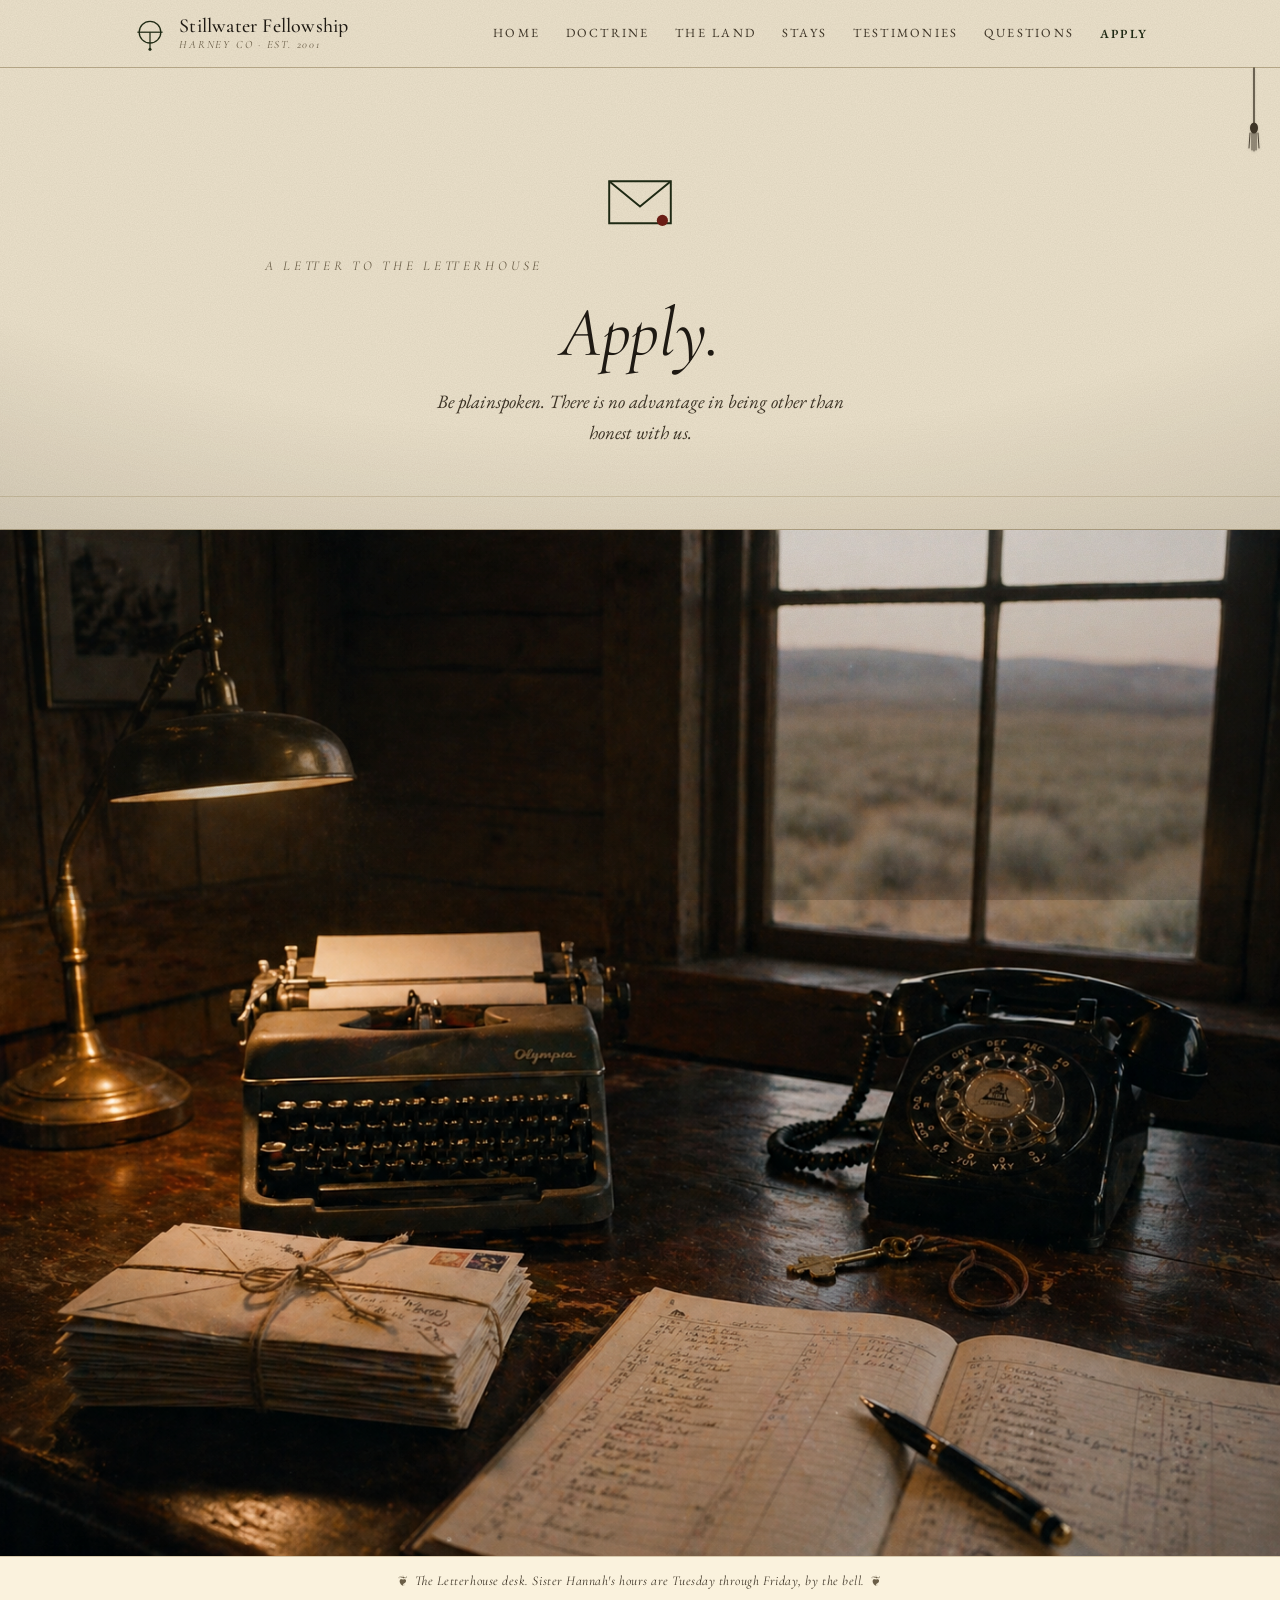
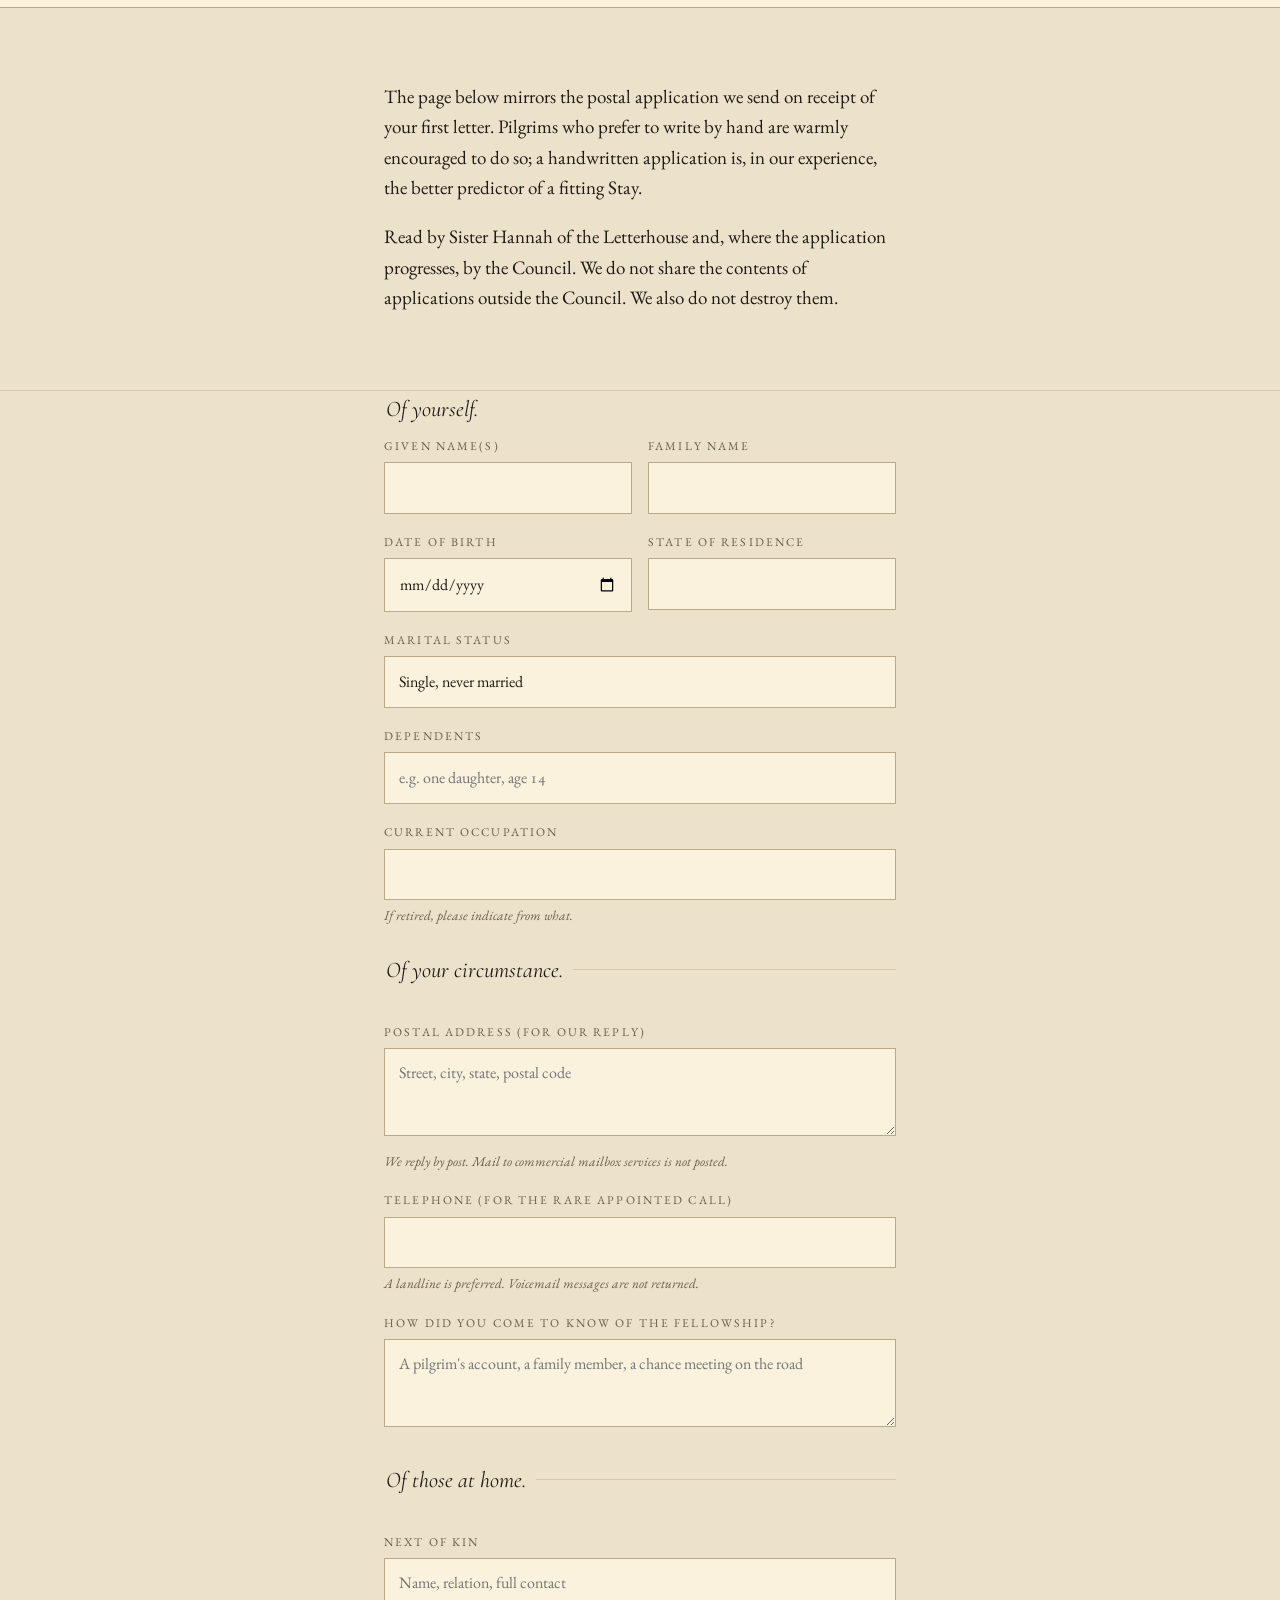
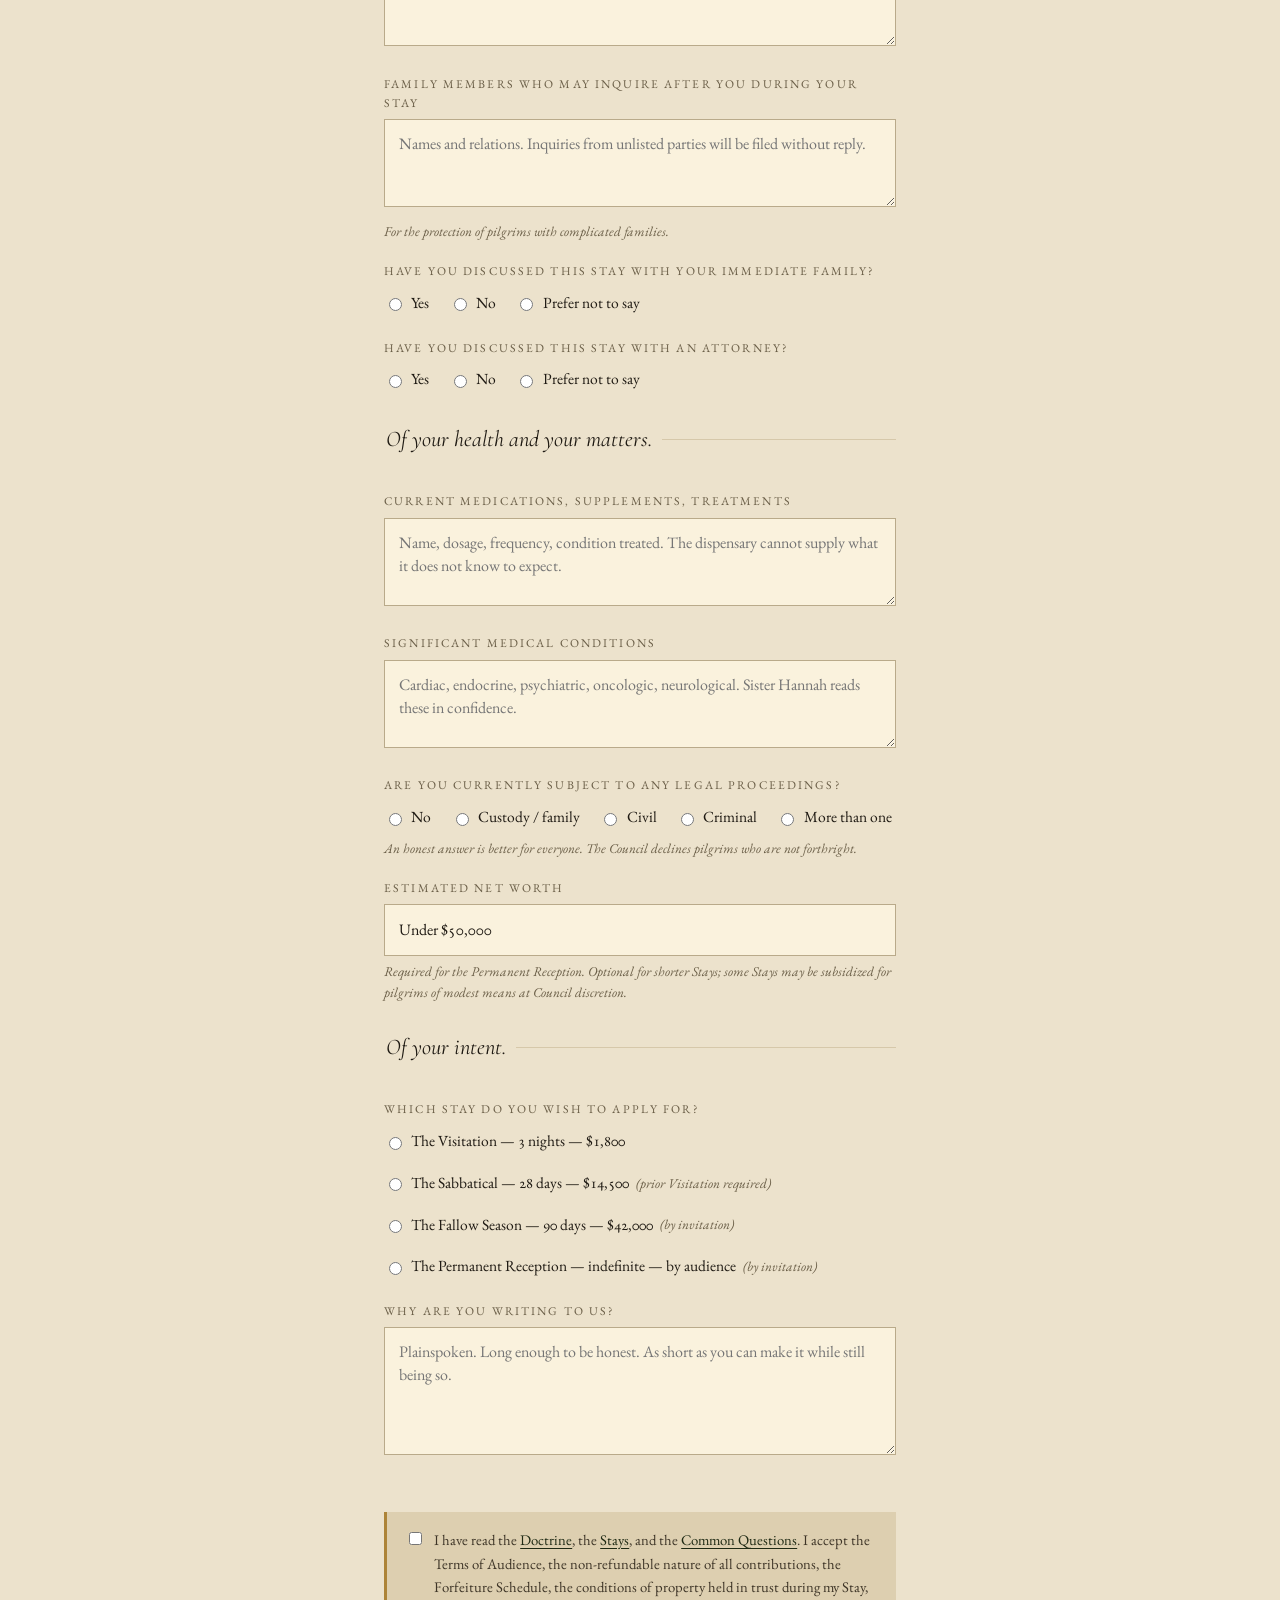
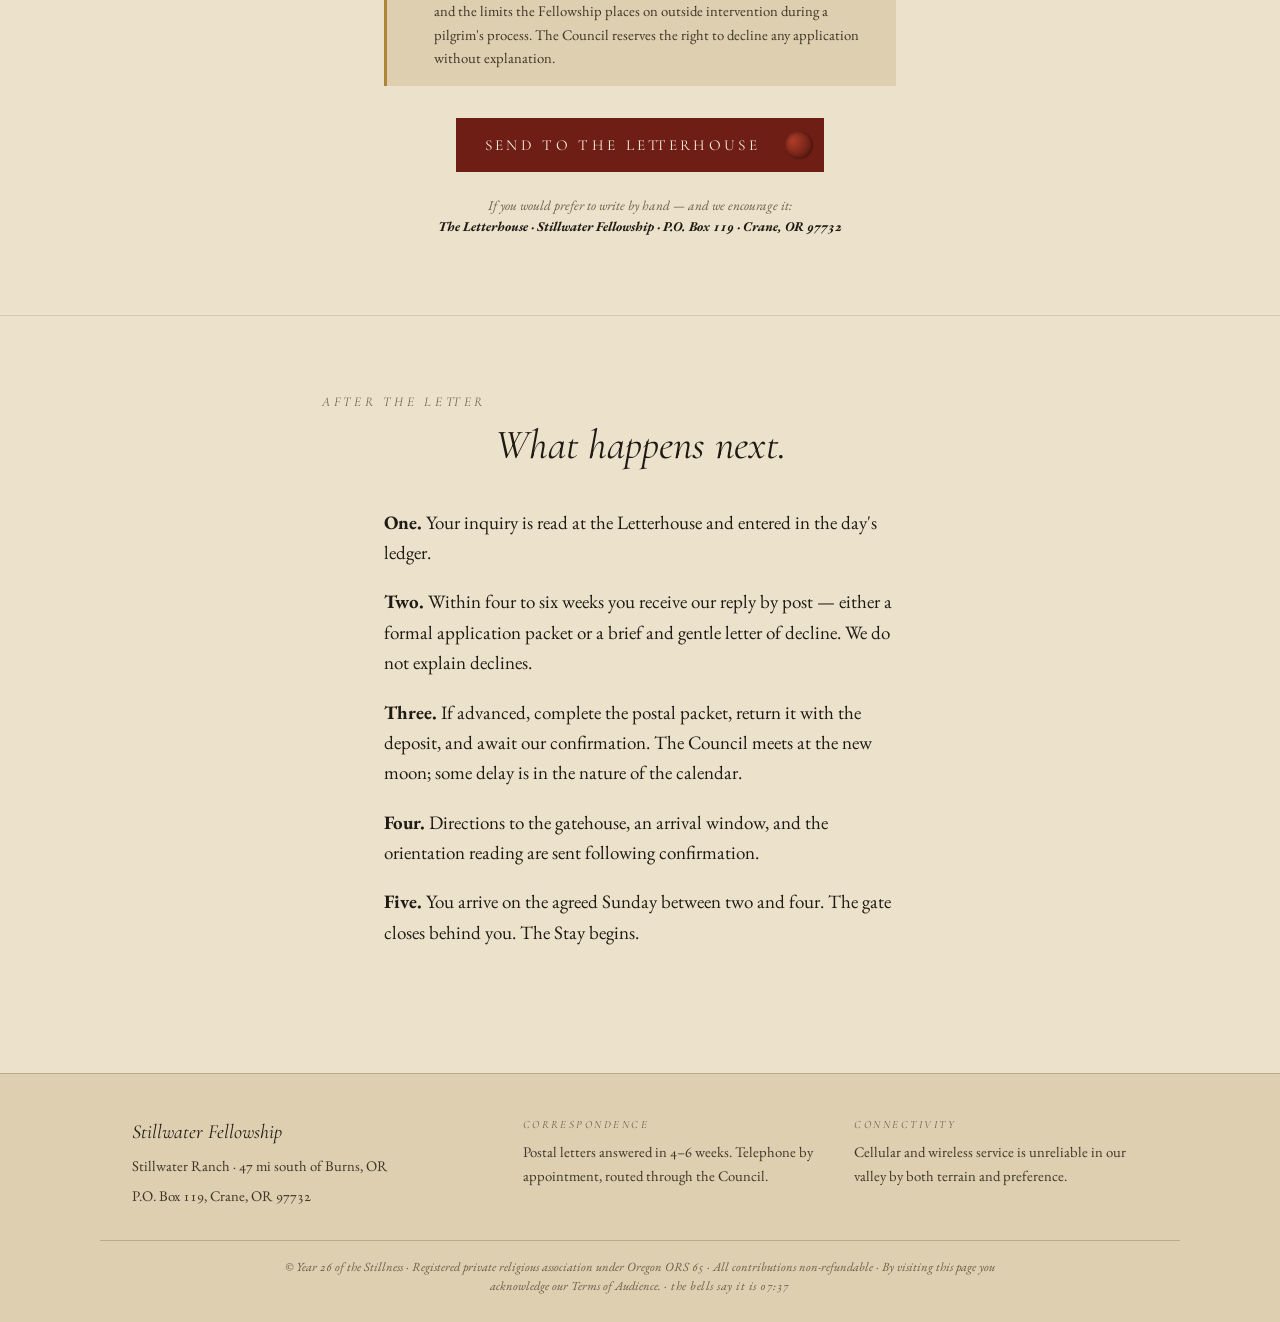
==== commit c6a2875c: "The Vigil: time-of-day theming, lamps-out cursor, the five bells Self-contained vigil.js that reads " ====
--- a/apply.html
+++ b/apply.html
@@ -304,5 +304,6 @@
   <p class="footer-fineprint">© Year 26 of the Stillness · Registered private religious association under Oregon ORS 65 · All contributions non-refundable · By visiting this page you acknowledge our Terms of Audience.</p>
 </footer>
 
+<script src="vigil.js" defer></script>
 </body>
 </html>
--- a/styles.css
+++ b/styles.css
@@ -140,20 +140,22 @@
   position: sticky;
   top: 0;
   z-index: 100;
-  background: color-mix(in srgb, var(--paper) 92%, transparent);
-  backdrop-filter: saturate(140%) blur(10px);
-  -webkit-backdrop-filter: saturate(140%) blur(10px);
-  border-bottom: 1px solid var(--rule-soft);
+  background: var(--paper);
+  border-bottom: 1px solid var(--rule);
+  padding-top: env(safe-area-inset-top, 0px);
+  padding-left: env(safe-area-inset-left, 0px);
+  padding-right: env(safe-area-inset-right, 0px);
 }
 
 .header-inner {
   width: var(--max);
   margin-inline: auto;
-  padding: 0.9rem var(--gutter);
+  padding: 0.85rem var(--gutter);
   display: grid;
   grid-template-columns: 1fr auto;
   align-items: center;
   gap: 1rem;
+  min-height: 4.2rem;
 }
 
 .brand {
@@ -206,31 +208,40 @@
 }
 
 .nav-button {
-  display: grid;
-  place-items: center;
+  position: relative;
+  display: block;
   width: 44px;
   height: 44px;
   cursor: pointer;
-  margin-right: -8px;
+  color: var(--ink);
 }
 
 .nav-button span {
-  display: block;
+  position: absolute;
+  top: 50%;
+  left: 50%;
   width: 22px;
-  height: 1.5px;
-  background: var(--ink);
-  position: relative;
+  height: 1.6px;
+  background: currentColor;
+  border-radius: 1px;
+  margin: 0;
+  transform-origin: center center;
   transition: transform .25s ease, opacity .15s ease;
 }
-.nav-button span + span { margin-top: 5px; }
-
-.nav-toggle:checked + .nav-button span:nth-child(1) { transform: translateY(6.5px) rotate(45deg); }
+.nav-button span:nth-child(1) { transform: translate(-50%, -50%) translateY(-7px); }
+.nav-button span:nth-child(2) { transform: translate(-50%, -50%); }
+.nav-button span:nth-child(3) { transform: translate(-50%, -50%) translateY(7px); }
+
+.nav-toggle:checked + .nav-button span:nth-child(1) { transform: translate(-50%, -50%) rotate(45deg); }
 .nav-toggle:checked + .nav-button span:nth-child(2) { opacity: 0; }
-.nav-toggle:checked + .nav-button span:nth-child(3) { transform: translateY(-6.5px) rotate(-45deg); }
+.nav-toggle:checked + .nav-button span:nth-child(3) { transform: translate(-50%, -50%) rotate(-45deg); }
 
 .primary-nav {
   position: fixed;
-  inset: 64px 0 0 0;
+  top: calc(env(safe-area-inset-top, 0px) + 4.2rem); /* sits below the header */
+  left: 0;
+  right: 0;
+  bottom: 0;
   background: var(--paper);
   border-top: 1px solid var(--rule-soft);
   display: flex;
@@ -238,11 +249,17 @@
   align-items: center;
   justify-content: flex-start;
   gap: 0;
-  padding: 2rem 1.5rem 3rem;
+  padding:
+    1.6rem
+    calc(env(safe-area-inset-right, 0px) + 1.5rem)
+    calc(env(safe-area-inset-bottom, 0px) + 2rem)
+    calc(env(safe-area-inset-left, 0px) + 1.5rem);
   transform: translateX(100%);
   transition: transform .35s cubic-bezier(.4,.05,.3,1);
   z-index: 99;
   overflow-y: auto;
+  -webkit-overflow-scrolling: touch;
+  overscroll-behavior: contain;
 }
 
 .primary-nav a {
@@ -744,6 +761,26 @@
 
 @media (min-width: 720px) { .ledger { grid-template-columns: 1fr 1fr; gap: 1.6rem; } }
 
+/* ───────── site plan (land) ───────── */
+
+html { scroll-behavior: smooth; }
+@media (prefers-reduced-motion: reduce) { html { scroll-behavior: auto; } }
+
+/* highlight the matching building card when navigated via fragment */
+.building { scroll-margin-top: calc(env(safe-area-inset-top, 0px) + 5rem); }
+.building:target {
+  border-color: var(--gold);
+  background: var(--paper-card-2);
+  animation: target-flash 1.8s ease-out;
+}
+@keyframes target-flash {
+  0%   { box-shadow: 0 0 0 4px var(--gold); }
+  100% { box-shadow: 0 0 0 0 transparent;   }
+}
+@media (prefers-reduced-motion: reduce) {
+  .building:target { animation: none; }
+}
+
 /* ───────── building grid (land) ───────── */
 
 .buildings {
@@ -1486,3 +1523,181 @@
 .center { text-align: center; }
 .italic { font-style: italic; }
 .spacer { height: 1px; }
+
+/* ──────────────────────────────────────────────
+   The Vigil
+   Time-of-day theming, lamps-out cursor, the five bells.
+   ────────────────────────────────────────────── */
+
+@property --lamp-radius {
+  syntax: '<length>';
+  initial-value: 240px;
+  inherits: false;
+}
+
+/* smooth chromatic transitions when bands change ─────────────────── */
+html, body,
+.site-header, .site-footer,
+.featured-photo, .featured-photo figcaption,
+.building, .notice, .timetable,
+.prose, .narrow, .container {
+  transition:
+    background-color 2.2s ease,
+    color 2.2s ease,
+    border-color 2.2s ease;
+}
+
+/* ── time-of-day palette overrides ─────────────────────────────────── */
+
+[data-timeofday="rising"] {
+  --paper:        #ddd2b6;
+  --paper-deep:   #c9b994;
+  --paper-card:   #e6dabc;
+  --paper-card-2: #ddd0ae;
+  --ink:          #28241b;
+  --ink-3:        #756951;
+  --shadow:       rgba(15, 12, 8, 0.30);
+  --gold:         #9c7a35;
+}
+
+[data-timeofday="morning"] {
+  /* essentially the default — slightly cooler */
+  --paper:        #ece2cc;
+  --paper-deep:   #ddcfb0;
+}
+
+[data-timeofday="midday"] {
+  --paper:        #f4ebd9;
+  --paper-deep:   #e7d9b8;
+  --paper-card:   #fcf4dd;
+  --shadow:       rgba(31, 26, 19, 0.14);
+}
+
+[data-timeofday="supper"] {
+  --paper:        #e8c98e;
+  --paper-deep:   #d5b074;
+  --paper-card:   #f1d59c;
+  --paper-card-2: #ebcb91;
+  --ink:          #2a1a0d;
+  --ink-2:        #4a2c14;
+  --gold:         #b8842c;
+  --terra:        #9c3d1b;
+  --shadow:       rgba(58, 28, 10, 0.34);
+}
+
+[data-timeofday="lampsout"] {
+  /* palette stays sane underneath; the veil dominates visually */
+  --shadow: rgba(0, 0, 0, 0.5);
+}
+
+/* ── lamps-out veil ────────────────────────────────────────────────── */
+
+.lamps-out-veil {
+  position: fixed;
+  inset: 0;
+  pointer-events: none;
+  z-index: 9500;
+  opacity: 0;
+  transition: opacity 2.6s ease-in;
+  background:
+    radial-gradient(
+      circle var(--lamp-radius, 240px) at var(--mx, 50%) var(--my, 50%),
+      rgba(255, 198, 110, 0.10) 0%,
+      rgba(255, 162, 60, 0.04) 18%,
+      rgba(0, 0, 0, 0) 30%,
+      rgba(8, 4, 2, 0.86) 72%,
+      rgba(2, 1, 1, 0.97) 100%
+    );
+  animation: lamp-flicker 3.8s ease-in-out infinite;
+}
+[data-timeofday="lampsout"] .lamps-out-veil { opacity: 1; }
+
+@keyframes lamp-flicker {
+  0%, 100% { --lamp-radius: 240px; }
+  37%      { --lamp-radius: 226px; }
+  61%      { --lamp-radius: 256px; }
+  82%      { --lamp-radius: 232px; }
+}
+
+/* ── the bell rope ────────────────────────────────────────────────── */
+
+.bell-rope {
+  position: fixed;
+  top: 64px;
+  right: 14px;
+  width: 24px;
+  height: 92px;
+  background: transparent;
+  border: 0;
+  padding: 0;
+  margin: 0;
+  cursor: pointer;
+  color: var(--ink-2);
+  z-index: 9700;
+  transform-origin: top center;
+  animation: rope-sway 5.2s ease-in-out infinite;
+  filter: drop-shadow(0 1px 1px rgba(0,0,0,0.18));
+  -webkit-tap-highlight-color: transparent;
+}
+.bell-rope svg { width: 100%; height: 100%; display: block; }
+.bell-rope:hover, .bell-rope:focus-visible { color: var(--terra); outline: none; }
+.bell-rope:active { transform-origin: top center; transform: rotate(7deg); }
+
+@keyframes rope-sway {
+  0%, 100% { transform: rotate(-1.3deg); }
+  50%      { transform: rotate(1.3deg); }
+}
+
+/* halo pulse to indicate audio not yet enabled */
+.bell-rope::before {
+  content: "";
+  position: absolute;
+  top: 60px;
+  left: 50%;
+  width: 26px;
+  height: 26px;
+  border-radius: 50%;
+  border: 1px solid var(--gold);
+  opacity: 0;
+  transform: translate(-50%, -50%) scale(0.6);
+  animation: rope-pulse 3.4s ease-out infinite;
+  pointer-events: none;
+}
+@keyframes rope-pulse {
+  0%   { opacity: 0;   transform: translate(-50%, -50%) scale(0.5); }
+  18%  { opacity: 0.55; }
+  100% { opacity: 0;   transform: translate(-50%, -50%) scale(1.7); }
+}
+[data-bells="rung"] .bell-rope::before { display: none; }
+
+@media (prefers-reduced-motion: reduce) {
+  .bell-rope, .bell-rope::before, .lamps-out-veil { animation: none; }
+}
+
+/* hide on very small screens to avoid overlapping the mobile nav button */
+@media (max-width: 480px) {
+  .bell-rope { top: 72px; right: 10px; width: 20px; height: 78px; }
+}
+
+/* ── "the bells say it is …" indicator ─────────────────────────────── */
+
+.bells-time {
+  font-style: italic;
+  letter-spacing: 0.04em;
+  color: inherit;
+  white-space: nowrap;
+}
+.bells-time-fallback {
+  position: fixed;
+  bottom: 14px;
+  right: 14px;
+  margin: 0;
+  font-family: var(--serif-rustic);
+  font-style: italic;
+  font-size: 0.78rem;
+  color: var(--ink-3);
+  background: var(--paper-card);
+  padding: 0.25rem 0.55rem;
+  border: 1px solid var(--rule-soft);
+  z-index: 100;
+}
